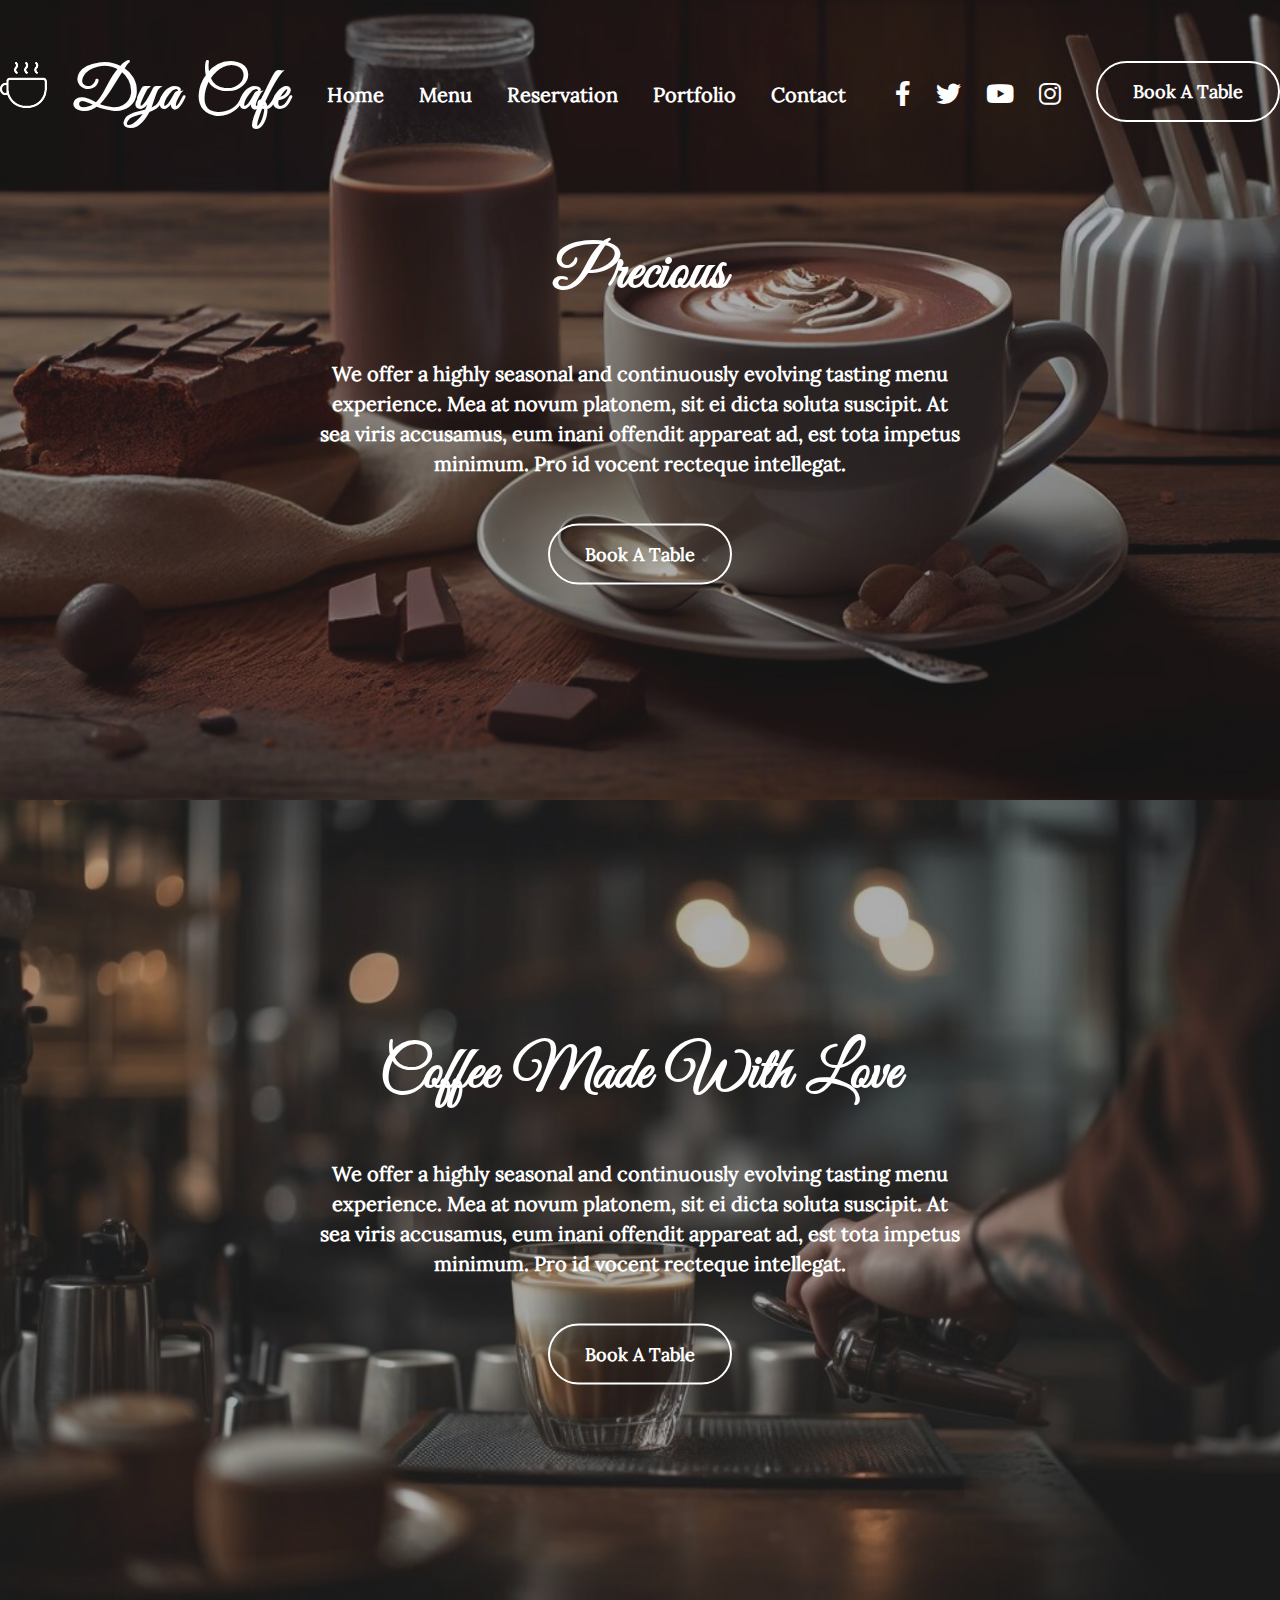
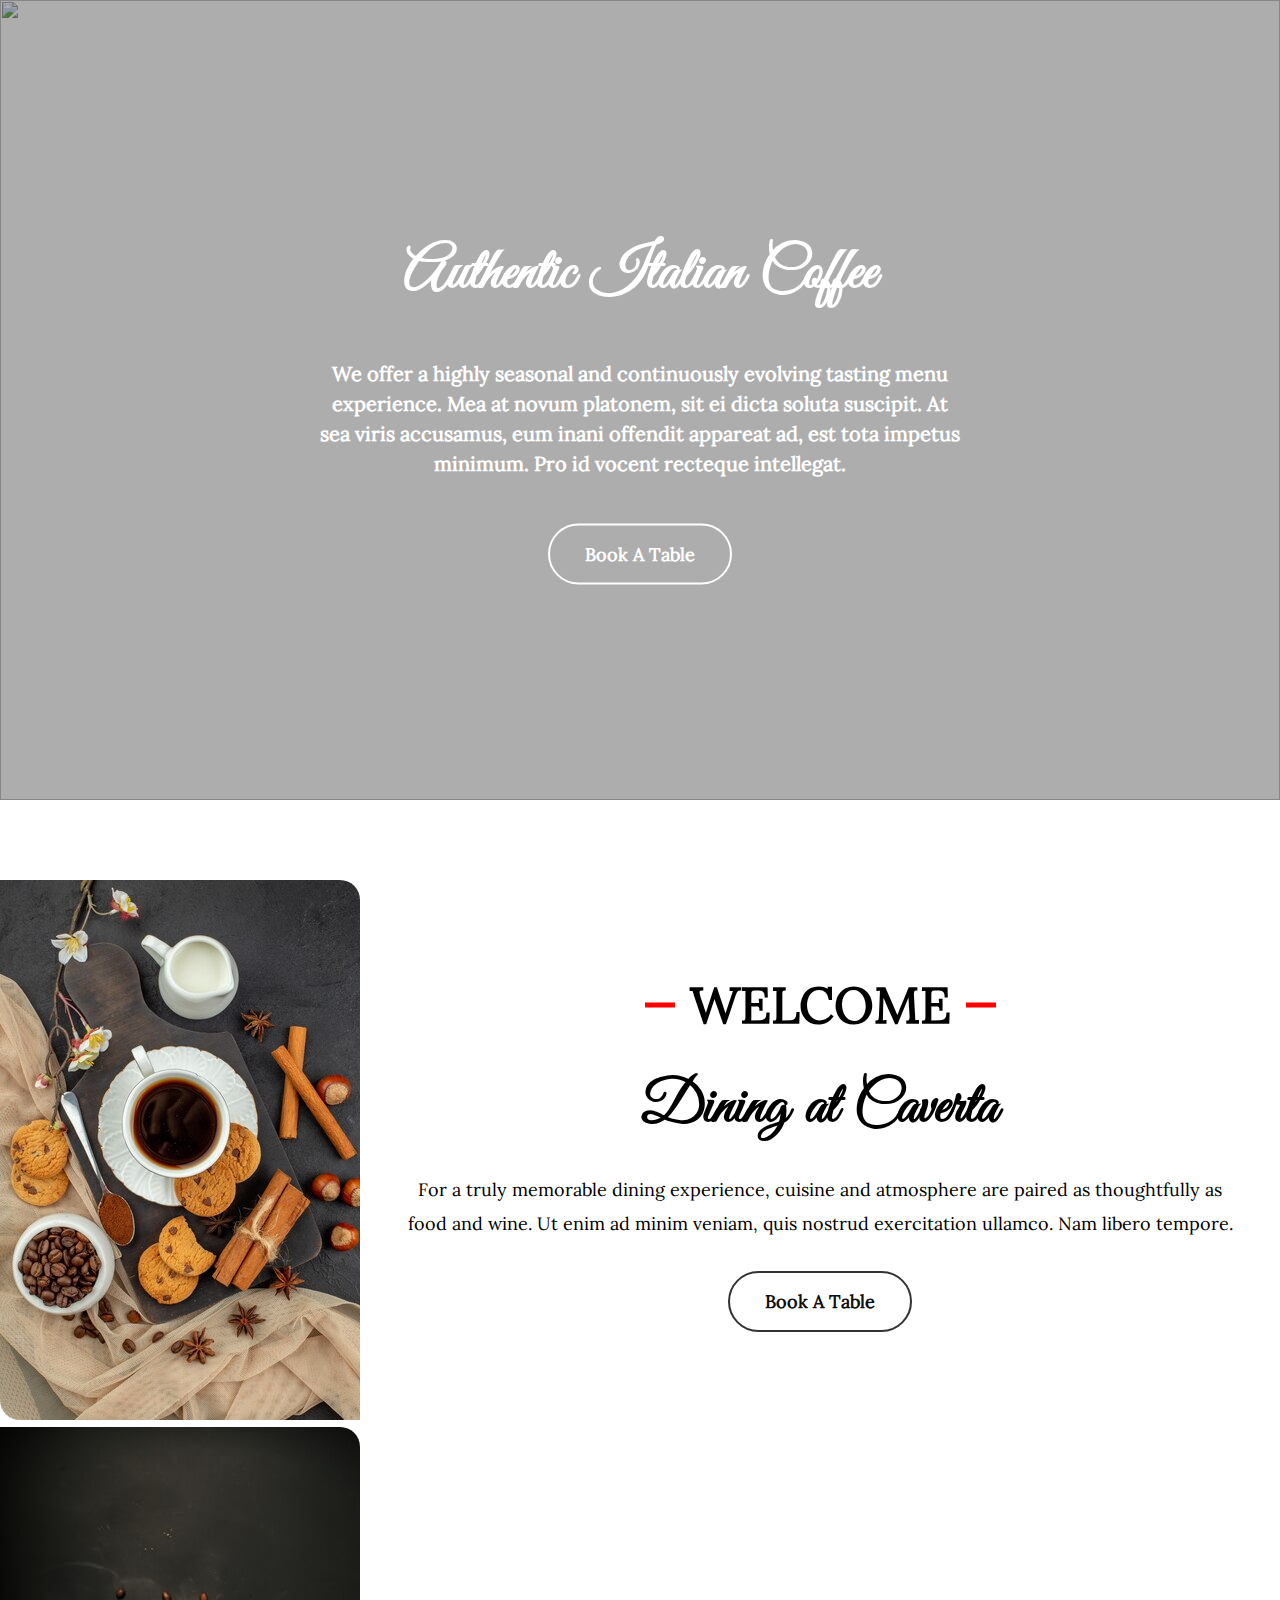
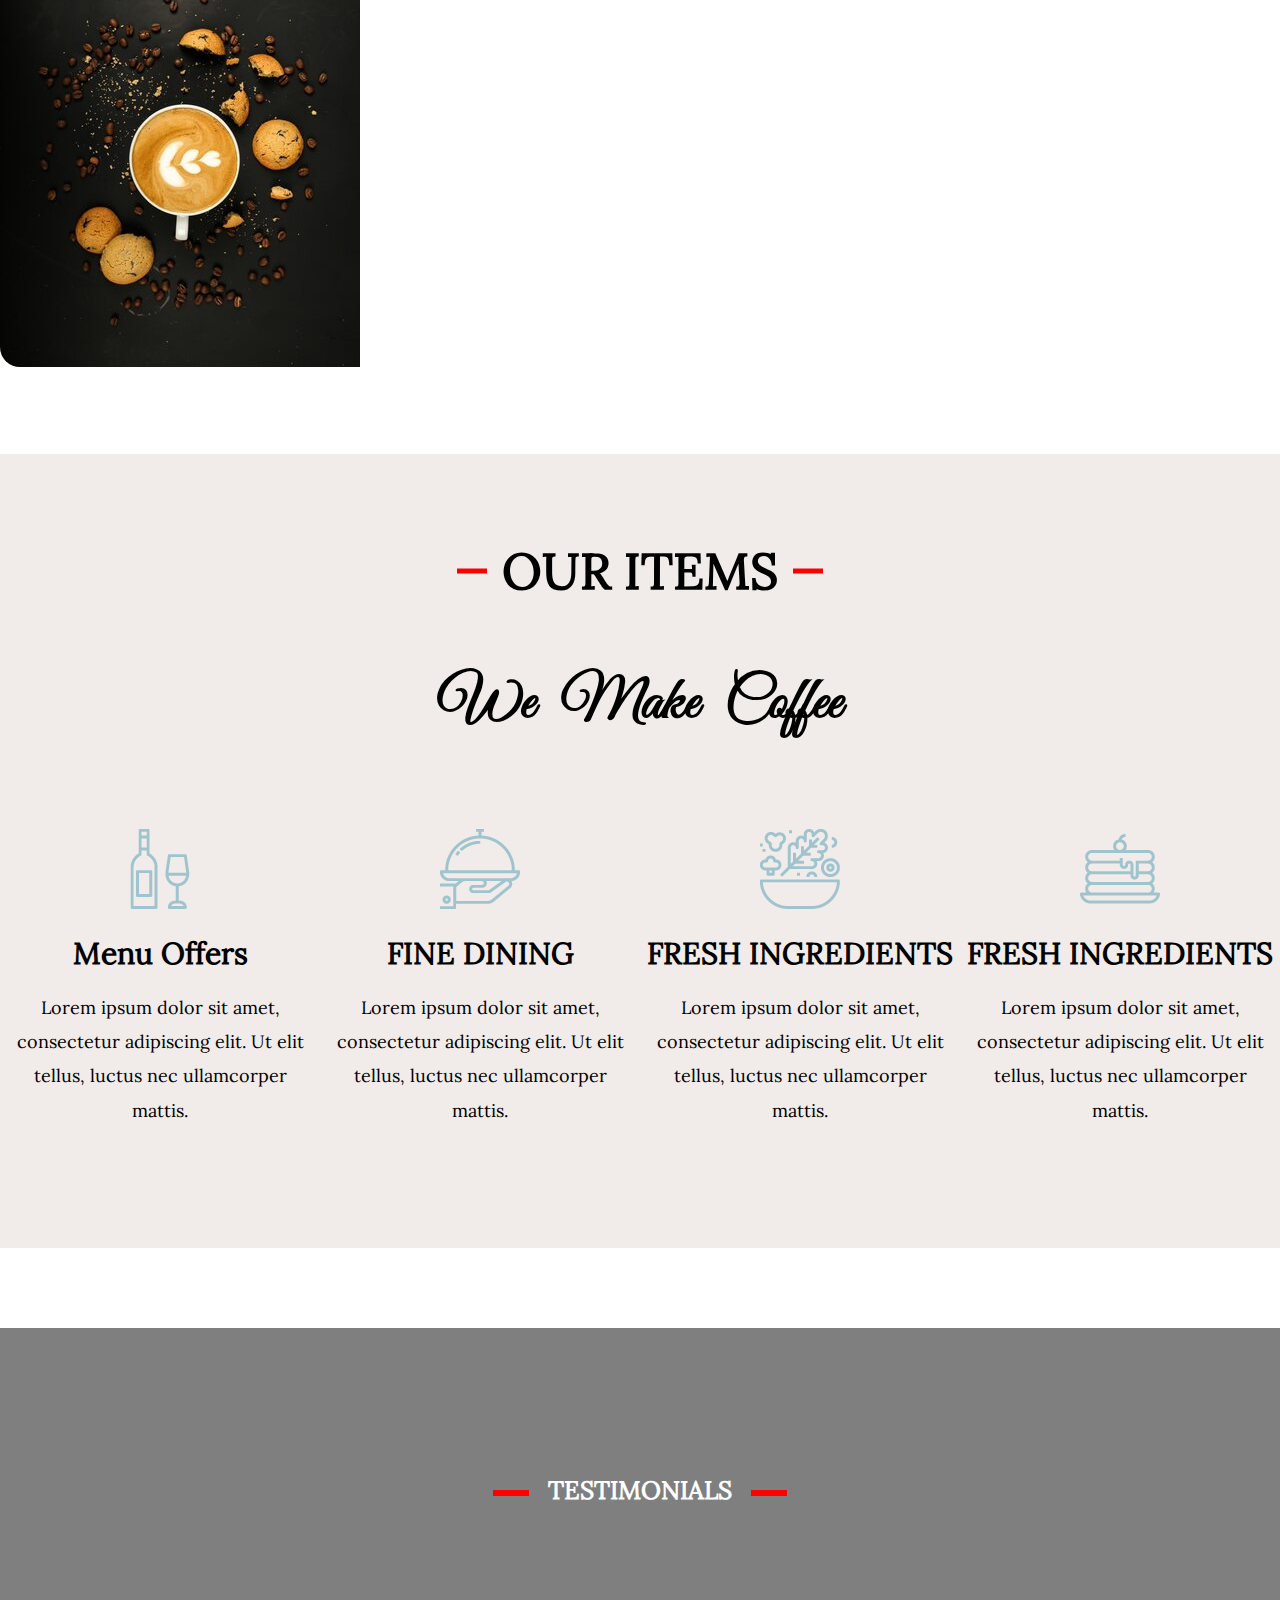
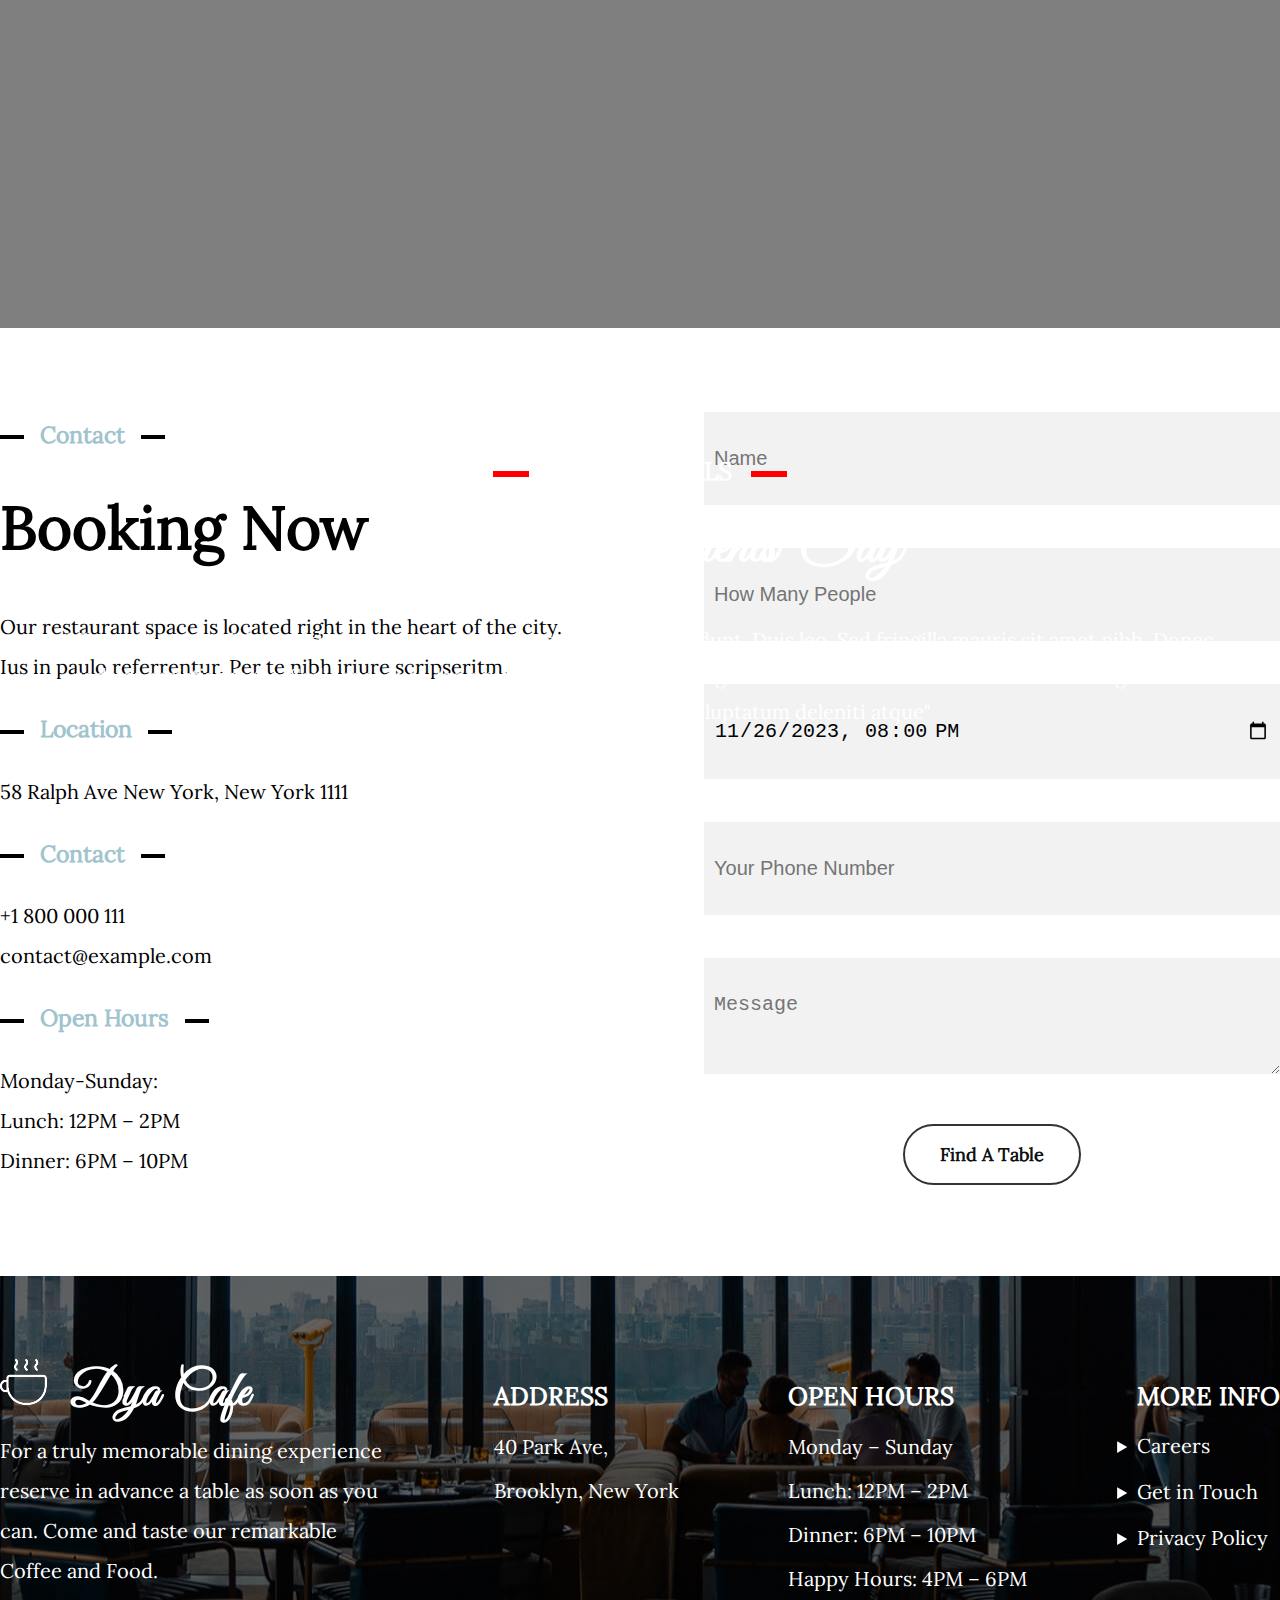
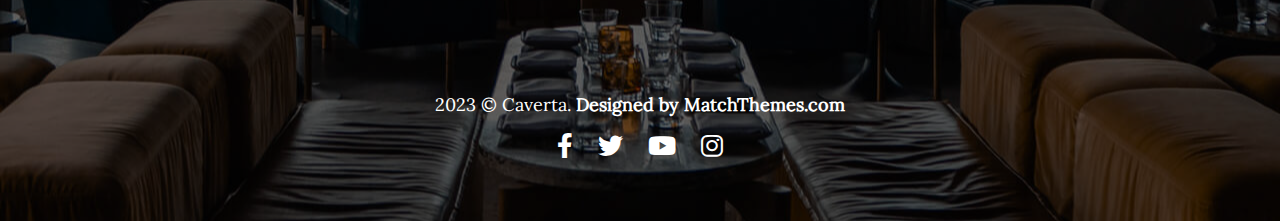
==== index.html @ a34d52a3 "Update" ====
<!DOCTYPE html>
<html lang="en">
<head>
    <meta charset="UTF-8">
    <meta name="viewport" content="width=device-width, initial-scale=1.0">
    <title>Resaturant website  </title>
<!--<link href="https://fonts.googleapis.com/css2?family=Great+Vibes&family=Lora:ital@1&display=swap" rel="stylesheet"> -->

    <link rel="stylesheet" href="css/style.css">
    <!-- <link rel="stylesheet" href="https://cdnjs.cloudflare.com/ajax/libs/font-awesome/6.4.2/css/all.min.css" integrity="sha512-z3gLpd7yknf1YoNbCzqRKc4qyor8gaKU1qmn+CShxbuBusANI9QpRohGBreCFkKxLhei6S9CQXFEbbKuqLg0DA==" crossorigin="anonymous" referrerpolicy="no-referrer" /> -->
    <link rel="stylesheet" href="font_awesome/css/all.css">
    <!--  Slick css  -->
    <link rel="stylesheet" type="text/css" href="https://cdnjs.cloudflare.com/ajax/libs/slick-carousel/1.8.1/slick.min.css"/>

    <link rel="stylesheet" type="text/css" href="https://cdnjs.cloudflare.com/ajax/libs/slick-carousel/1.8.1/slick-theme.min.css"/>
</head>
<body>
    
<!--Header section start-->
<header class="header-sec">
    
    <div class="container">
        <div class="header-outer">
            <div class="logo">
               <a href=""><img src="images/cafe-logo1.png" alt="cafe"> Dya Cafe</a> 
             

            </div>
            <nav class="nav-bar">
               <ul class="menu">
                <li><a href="#">Home</a></li>
                <li><a href="#">Menu</a></li>
                <li><a href="#">Reservation</a></li>
                <li><a href="#">Portfolio</a></li>
                <li><a href="#">Contact</a></li>
         
               </ul>


            </nav>
            <div class="icons">
                <ul class="icone-menu">
                    <li><a href="#" target="_blank"><i class="fab fa-facebook-f"></i></a></li>
                    <li><a href="#" target="_blank"><i class="fab fa-twitter"></i></a></li>
                    <li><a href="#" target="_blank"><i class="fab fa-youtube"></i></a></li>
                    <li><a href="#" target="_blank"><i class="fab fa-instagram"></i></a></li>
                </ul>


            </div>
            <div class="btn">
                <a href="#">Book A Table</a>

            </div>

        </div>

    </div>



</header>

<!--Header section End-->

<!--Slider Section Start-->
<div class="slicks-slider">
    

    <div class="basic-slider">
        <div class="cation-text">
            <div class="text">
                <h1>Precious</h1>
                <p>We offer a highly seasonal and continuously evolving tasting menu experience. 
                    Mea at novum platonem, sit ei dicta soluta suscipit. At sea viris accusamus, 
                    eum inani offendit appareat ad, est tota impetus minimum. Pro id vocent recteque intellegat. </p>
                <div class="btn">
                    <a href="#">Book A Table</a>
    
                </div>
            </div>
            <div class="slidepic">
            <img src="images/hot-chocolate.jpg" alt=""></div>
         

         </div>
         

         <div class="cation-text">
            <div class="text">
                <h1>Coffee Made With Love</h1>
                <p>We offer a highly seasonal and continuously evolving tasting menu experience. 
                    Mea at novum platonem, sit ei dicta soluta suscipit. At sea viris accusamus, 
                    eum inani offendit appareat ad, est tota impetus minimum. Pro id vocent recteque intellegat.
                </p>
                <div class="btn">
                    <a href="#">Book A Table</a>
    
                </div>
            </div>
            <div class="slidepic">
            <img src="images/co.jpg" alt=""></div>
         </div>

         <div class="cation-text">
            <div class="text">
                <h1>Authentic Italian Coffee</h1>
                <p>We offer a highly seasonal and continuously evolving tasting menu experience. 
                    Mea at novum platonem, sit ei dicta soluta suscipit. At sea viris accusamus, 
                    eum inani offendit appareat ad, est tota impetus minimum. Pro id vocent recteque intellegat. </p>
                <div class="btn">
                    <a href="#">Book A Table</a>
    
                </div>
            </div>
            <div class="slidepic">
            <img src="images/restaurant-interior.jpg" alt=""></div>
         </div>
       
        
       
        
    </div>

   
  


</div>



<!--Slider Section End-->

<!--start Dinning Section--> 
<section class="dining-outer">
    <div class="container">
        <div class="dining-inner">
            <div class="dining-imgtag">
                <img src="images/wel2.jpg" alt="din">

            </div>
            <div class="dining-content">
                <h2>WELCOME</h2>
                <h1>Dining at Caverta</h1>
                <p>For a truly memorable dining experience, cuisine and atmosphere are paired as thoughtfully
                     as food and wine. Ut enim ad minim veniam, quis nostrud exercitation ullamco.
                     Nam libero tempore.</p>

                     <div class="btn">
                        <a href="#">Book A Table</a>
        
                    </div>



            </div>
            <div class="dining-imgtag">
                <img src="images/wel1.jpg" alt="g">
            </div>

        </div>

    </div>



</section>





<!--End Dinning Section--> 


<!-- Start finie dining -->
<div class="fine-dine">
    <div class="container">
        <div class="icon-headinfom">
            <h2> OUR ITEMS </h2>
            <h1>We Make Coffee</h1>


        </div>
        <div class="outer-icon">
            
            <div class="icon-dine">
                <img src="images/icon-5.png" alt="">
                <h4>Menu Offers</h4>
                <p>Lorem ipsum dolor sit amet,
                    consectetur adipiscing elit. Ut elit tellus, luctus nec ullamcorper mattis.</p>
            </div>
            <div class="icon-dine">
                <img src="images/icon-2.png" alt="">
                <h4>FINE DINING</h4>
                <p>Lorem ipsum dolor sit amet,
                    consectetur adipiscing elit. Ut elit tellus, luctus nec ullamcorper mattis.</p>
            </div>
            <div class="icon-dine">
                <img src="images/icon-3.png" alt="">
                <h4>FRESH INGREDIENTS</h4>
                <p>Lorem ipsum dolor sit amet,
                    consectetur adipiscing elit. Ut elit tellus, luctus nec ullamcorper mattis.</p>
            </div>
            <div class="icon-dine">
                <img src="images/icon-1.png" alt="">
                <h4>FRESH INGREDIENTS</h4>
                <p>Lorem ipsum dolor sit amet,
                    consectetur adipiscing elit. Ut elit tellus, luctus nec ullamcorper mattis.</p>
            </div>
        </div>

    </div>

</div>

<!-- End finie dining -->

<!--Cofee section start-->
<!-- <div class="cofee-outer">
     <div class="container">
        <div class="cofe-background">
            <div class="cofee-info">
            
                    <h4>FREE SHIPPING ON ORDERS OF $35+</h4>
                    <h1>Quality coffee delivered to your door</h1>
                    <p>Try a bright spectrum of aromas, essences and acidities cultivated into
                       existence by the committed expertise of our producing partners around the world.</p>
                       <div class="btn">
                        <a href="#">Order Now</a>
                    </div>
                </div>
                <div class="coffee-img">
                    <img src="images/cup1.jpg   
                    " alt="kk">
                </div>
        </div>
           

        </div>
        




   




</div>
 -->

                                                                                                                                                                                                                            
<!--Cofee section End-->







<!-- Testimonials statring -->
<div class="tesimonial-outer">
    <div class="testimonials">
        
        
      <div class="container">
          <div class="tesiti-slider">
             <div class="testi-info">
                <h2> TESTIMONIALS </h2>
                <h1>What Our Clients Say</h1>
                <p>"Donec quam felis, ultricies nec, pellentesque eu, pretium quis, sem. Nulla consequat massa quis enim. Donec pede justo, fringilla vel, aliquet nec, vulputate eget, arcu. In enim justo, rhoncus ut, imperdiet a, venenatis vitae, justo.
                    Itaque earum rerum hic tenetur a sapiente delectus. Accusantium doloremque."</p>
             </div>
             <div class="testi-info">
                <h2>  TESTIMONIALS  </h2>
                <h1>What Our Clients Say</h1>
                <p>"Caverta is a special place tiam sit amet orci eget eros faucibus tincidunt.
                    Duis leo. Sed fringilla mauris sit amet nibh. Donec sodales sagittis magna.
                    Sed consequat, leo eget bibendum sodales, augue velit cursus nunc vitae. Et iusto odio
                    dignissimos ducimus qui blanditiis praesentium voluptatum deleniti atque"</p>
             </div>
            </div>
      </div>
        
    </div>

</div>


<!-- Testimonials End -->



<!--Form-->

    <div class="hotel-form">
        <div class="container">
            <div class="booking-form">
                <div class="booking-info">
                    <h4>Contact</h4>
                    <h1>Booking Now</h1>
                    <p>Our restaurant space is located right in the heart of the city. 
                        Ius in paulo referrentur. Per te nibh iriure scripseritm.</p>
                     <h4>Location</h4>   
                     <p>58 Ralph Ave
                        New York, New York 1111</p>
                      <h4>Contact</h4>
                      <p>+1 800 000 111 <br>
                        contact@example.com</p>  
                        <h4>Open Hours</h4>
                        <p>
                            Monday-Sunday: <br>
                            Lunch: 12PM – 2PM <br>
                            Dinner: 6PM – 10PM</p>


                </div>
                <form action="">
                    <div class="form1">
                      <p class="form-nifo">
                        <input type="text" name="name" id="name" placeholder="Name " class="fo-info">
                      </p>
                      <p class="form-nifo">
                       <input type="number" name="number" id="number" placeholder="How Many People " class="fo-info">
                      </p>
                      <p class="form-nifo">
                        <input type="datetime-local" name="" id="" value="2023-11-26T20:00" placeholder="datetime-local" class="fo-info" >
                       </p>
                       <p class="form-nifo">
                        <input type="tel" name="number" id="number" placeholder="Your Phone Number " class="fo-info">
                       </p>
                       <p class="form-nifo">
                        <textarea id="message" name="message" col="20" row="5" placeholder="Message"  class="fo-info"></textarea>
                       </p>
                       <div class="btn">
                        <a href="#">Find A Table</a>
                    </div>
                    
                    </div>
                </form>




            </div>




        </div>


    </div>







<footer class="foot-backgroud">
    <div class="container">
        <div class="footer-infoouter">
            <div class="footer-logo">
                <a href=""><img src="images/cafe-logo1.png" alt="cafe"> Dya Cafe</a> 
                <p>For a truly memorable dining experience reserve in advance a table as soon as you can. 
                    Come and taste our remarkable Coffee and Food.</p>

            </div>
            <div class="footer-inform">
                <h4>ADDRESS</h4>
                <p>40 Park Ave, <br>
                    Brooklyn, New York</p>

            </div>
            <div class="footer-inform">
                <h4>OPEN HOURS</h4>
                <p>Monday – Sunday <br>
                    Lunch: 12PM – 2PM <br>
                    Dinner: 6PM – 10PM <br>
                    
                    Happy Hours: 4PM – 6PM</p>

            </div>
            <div class="footer-inform">
                <h4> MORE INFO </h4>
                <ul class="footer-order">
                    <li> <a href="#">Careers</a> </li>
                    <li> <a href="#"> Get in Touch</a> </li>
                    <li> <a href="#">Privacy Policy</a> </li>
                    

                </ul>



            </div>

        </div>

        <div class="copy-right">
            <div class="copy-info">
              <span>2023 © Caverta.</span> <a href="#"> Designed by MatchThemes.com </a> 
            </div>
            <div class="icons">
                <ul class="icone-menu">
                    <li><a href="#" target="_blank"><i class="fab fa-facebook-f"></i></a></li>
                    <li><a href="#" target="_blank"><i class="fab fa-twitter"></i></a></li>
                    <li><a href="#" target="_blank"><i class="fab fa-youtube"></i></a></li>
                    <li><a href="#" target="_blank"><i class="fab fa-instagram"></i></a></li>
                </ul>

        </div>


    </div>

</footer>


 <!-- jQuery -->
 <script src="https://cdnjs.cloudflare.com/ajax/libs/jquery/3.2.1/jquery.min.js"></script>
 <!-- Slick -->
 

<script src="https://cdnjs.cloudflare.com/ajax/libs/slick-carousel/1.8.1/slick.min.js"></script><script type="text/javascript" src="https://cdnjs.cloudflare.com/ajax/libs/slick-carousel/1.8.1/slick.min.js">

</script>
<script type="text/javascript" src="js/slicks.js"></script>
<!-- <script>
    $('.basic-slider').slick({
        dots: true,
        fade: true,
      cssEase: 'ease-in-out',
      arrows: true,
    infinite: true,
    speed: 300,
    slidesToShow: 1,
   
    });
    
  </script> -->
</body>
</html>
---- css/style.css ----
/* @font-face{
	font-family: 'Great Vibes', cursive;
	src: url("fonts/GreatVibes-Regular.woff") format("woff");
	
}
@font-face{
	font-family: 'Lora', serif;
	src: url("fonts/Lora-Regular.woff") format("woff");
	
}
 */

@font-face{
	font-family: 'Great Vibes';
	src: url("fonts/GreatVibes-Regular.woff") format("woff");
	
}
@font-face{
	font-family: 'Lora';
	src: url("fonts/Lora-Regular.woff") format("woff");
	
}

*{
    margin: 0;
    box-sizing: border-box;
    padding: 0;
}

body{
  /*  background-color: red;  */
   font-family: 'Lora', serif;
    font-size: 18px;
    line-height:1.5;
	width:100%;
}
header.header-sec {
    position: absolute;
    top: 50px;
    left: 0;
    z-index: 9999;
    width: 100%;
}
.container {
    max-width: 1400px;
    margin: 0 auto;
}
.logo a {
    text-decoration: none;
    font-family: 'Great Vibes';
    font-size: 60px;
    color: #ffff;
    font-weight: 600;
}
.menu li {
    display: inline-block;
    list-style-type: none;
    padding: 15px 15px;
}
.menu li a {
    color: #fff;
    font-weight: 600;
    font-size: 20px;
    text-decoration: none;
}
.icone-menu li {
    display: inline-block;
    padding: 10px 10px;
    list-style-type: none;
}
.icone-menu li a {
    color: #fff;
    font-size: 25px;
    text-decoration: none;
}
.btn a {
    text-decoration: none;
    padding: 15px 35px;
    color: #fff;
    font-weight: 600;
    display: inline-block;
    overflow: hidden;
    border: 2px solid #fff;
  position: relative;
  border-radius: 3rem;
  transition :.2s transform ease-in-out;
  z-index: 0;
}
.btn a::after {
    background: #fff;
    content: "";
    display: block;
    height : 100%;
    width : 100%;
    position :absolute;
    left: 0;
    top : 0;
    border-radius: 3rem;
    transform :translate(-100%, 0) rotate(10deg);
    transform-origin: top left;
    transition: .2s transform ease-out;
    z-index :-1;
   
}
.btn a:hover::after{
transform: translate(0, 0);
}

.btn a:hover{
border: 2px solid #fff;
color: #555;
transform: scale(1.05);

}
.header-outer {
    display: flex;
    align-items: center;
    justify-content: space-between;
    flex-wrap: wrap;
}
.slick-prev {
    left: 50px !important;
    z-index: 9;
}

.slick-next {
    right: 50px !important;
}
.slick-next:before, .slick-prev:before {
  
    font-size: 40px !important;
    
   
    opacity:1;
   
}
.slicks-slider {
    position: relative;
    margin-bottom: 80px;
}
.basic-slider img {
    display: block;
    width: 100%;
    height: 800px;
    position: relative;
    object-fit: cover;
}
 .slick-next::before {
    content: "\f105" !important;
    font-family:'FontAwesome' !important;
    z-index: 1 !important;
}
 .slick-prev:before {
    content: "\f104" !important;
    font-family: 'FontAwesome' !important;
    z-index: 1 !important;
}
.slidepic{
    position: relative;
}
.slidepic::before {
    content: "";
    position: absolute;
    top: 0;
    left: 0;
    background-color: #333;
    width: 100%;
    opacity: 0.4;
    z-index: 1;
    height: 100%;
}

.cation-text{
    position: relative;
}
/* .caption {
    position: absolute;
    top: 50%;
    left: 50%;
    transform: translate(-50%, -50%);
    color: #fff;
} */
.text {
    content: '';
    position: absolute;
    /* left: 50%; */
    /* top: 50%; */
    /* transform: translate(50%, 50%); */
    top: 50%;
    left: 50%;
    transform: translate(-50%, -50%);
    z-index: 99;
    text-align: center;
    color: #fff;
    
}
.text h1 {
    font-family: 'Great Vibes';
    font-weight: 700;
    font-size: 60px;
    padding: 20px 0px;

}
.text p {
    padding: 20px 0px;
    font-size: 20px;
    font-weight: 600;
}
.text .btn {
    margin-top: 25px;
}
/* .basic-slider img{
position: relative;
}
.basic-slider img:before{
    content: '';
    background-color: rgba(0,0,0,.3);
    top: 0;
    opacity: 1;
    position: absolute;
    left: 0;
    bottom: 0;
    right: 0;
    } */
    

section.dining-outer {
    margin-bottom: 80px;
}
    .dining-inner {
        display: flex;
        align-items: center;
        justify-content: space-between;
        flex-wrap: wrap;
    }
    .dining-content {
        flex: 50%;
        align-self: center;
     
    }
    .dining-content {
        flex-basis: 45%;
        align-self: center;
        text-align: center;

    }
    

.dining-content h2 {
    position: relative;
    font-weight: 700;
    display: inline;
    font-size: 50px;
}
.dining-content h2::before {
    content: '';
    position: absolute;
    top: 50%;
    left: -30px;
    width: 30px;
    transform: translate(-50%, -50%);
    height: 5px;
    /* border: 1px solid red; */
    background-color: red;
}
.dining-content h2::after {
    content: '';
    position: absolute;
    top: 50%;
    right: -60px;
    width: 30px;
    transform: translate(-50%, -50%);
    height: 5px;
    /* border: 1px solid red; */
    background-color: red;
}

.dining-content  h1 {
    font-family: 'Great Vibes';
    font-weight: 700;
    padding-top: 20px;
    font-size: 60px;
    
}

.dining-imgtag img {
    border-bottom-left-radius: 20px;
    border-top-right-radius: 20px;
    transition: 0.5s ease;
}
.dining-imgtag:hover img{
    -webkit-transform: scale(1.05);
    -ms-transform: scale(1.05);
    transform: scale(1.05);
    transition: 0.5s ease;
    }
.dining-inner .btn a {
    margin-top:10px;
   
}
.dining-content p {
    padding: 20px 40px;
    line-height: 1.9;

}
.dining-content .btn a::after {
    background: #242520;
    content: "";
    display: block;
    height : 100%;
    width : 100%;
    position :absolute;
    left: 0;
    top : 0;
    border-radius: 3rem;
    transform :translate(-100%, 0) rotate(10deg);
    transform-origin: top left;
    transition: .2s transform ease-out;
    z-index :-1;
   
}
.dining-content .btn a:hover::after{
transform: translate(0, 0);
}
.dining-content .btn a:hover {
    color: #fff;
}

.dining-content .btn a {
    border: 2px solid #333;
    color: #0b0a0afc;
}
.fine-dine {
  /* background-image: url(../images/para.jpg); */
  background-repeat: no-repeat;
  height: 100%;
  background-position: center center;
  background-size: cover ;
 /*  background-color: #19303e; */
  position: relative;
  margin-bottom: 80px;
  padding: 40px 0px;
  background-color: rgb(241, 236, 233);

  background-attachment: fixed;
 /*  opacity: 0.9; */


}
.fine-dine:before {
    content: '';
    position: absolute;
    top: 0;
    left: 0;
    background-color: #19303e;
    opacity: 0.85;
}

.icon-headinfom {
    text-align: center;
    padding-top: 40px;
}
.icon-headinfom h2 {
    position: relative;
    font-weight: 700;
    display: inline;
    font-size: 50px;
}
.icon-headinfom h2::before {
    content: '';
    position: absolute;
    top: 50%;
    left: -30px;
    width: 30px;
    transform: translate(-50%, -50%);
    height: 5px;
    /* border: 1px solid red; */
    background-color: red;
}
.icon-headinfom h2::after {
    content: '';
    position: absolute;
    top: 50%;
    right: -60px;
    width: 30px;
    transform: translate(-50%, -50%);
    height: 5px;
    /* border: 1px solid red; */
    background-color: red;
}
.icon-headinfom h1 {
    font-family: 'Great Vibes';
    font-weight: 700;
    padding-top: 50px;
    font-size: 60px;
    word-spacing: 10px;
}
.outer-icon {
    display: flex;
    flex-wrap: wrap;
    text-align: center;
    justify-content: center;
    align-content: center;
    align-items: center;
}
.icon-dine {
    flex-basis: 25%;
    padding: 80px 7px;
    color: #000;
    transition: 0.5s ease;

}
.icon-dine img{
    transition: 0.5s ease;
}
.icon-dine:hover.icon-dine img {
    background: linear-gradient(119deg, #fd673f, #f9b74f);
}
.icon-dine:hover {
    box-shadow: 4px 4px 24px 0 rgba(17, 22, 26, 0.10);
    cursor: pointer;
    border-radius: 5px;
}
.icon-dine h4 {
    padding: 15px 0px;
    font-size: 30px;
}
.icon-dine p {
    line-height:1.9;
}




.testimonials::before {
    content: "";
    position: absolute;
    top: 0;
    left: 0;
    width: 100%;
    height: 100%;
    background-color: #000;
    opacity: 0.5;
}


.testimonials {
    background-image: url(../images/testmonial.jpg);
    background-repeat: no-repeat;
    width: 100%;
    height: 600px;
    object-fit: cover;
    background-position: center;
    background-size: cover;
    position: relative;
    background-attachment: fixed;
}

.tesimonial-outer {
    margin-bottom: 80px;
}

.testi-info {
    color: #fff;
    text-align: center;
    line-height: 1.8;
    padding: 140px 7px;

}
.testi-info h1 {
    font-family: 'Great Vibes';
    font-size: 60px;
    font-weight: 800;
    word-spacing: 10px;
}
.testi-info h2 {
    font-size: 25px;
    position: relative;
    display: inline-block;
}
.testi-info p {
    font-size: 20px;
    padding: 20px 35px;
}
.testi-info h2::before {
    content: "";
    position: absolute;
    border: 3px solid red;
    width: 30px;
    top: 50%;
    left: -55px;
}
.testi-info h2::after {
    content: "";
    position: absolute;
    border: 3px solid red;
    width: 30px;
    top: 50%;
    right: -55px;
}

.tesiti-slider .slick-next {
    right: -50px !important;
}

.tesiti-slider .slick-prev {
    left: -50px !important;
}
.hotel-form {
    margin-bottom: 80px;
}
.booking-form {
    display: flex;
    flex-wrap: wrap;
    justify-content: space-between;
    align-items: center;
}
.booking-info {
    flex-basis: 45%;
    align-self: center;
}
.form1 {
    flex-basis: 45%;
    align-self: center;
}
form {
    flex-basis: 45%;
    align-self: center;
}
.fo-info {
    width: 100%;
    padding: 35px 10px;
    border: none;
    background: #f2f2f2;
    margin-bottom: 8px;
    font-size: 20px;
}
.booking-info h4 {
    color: #9fc4ce;
    position: relative;
    padding: 10px 40px;
    margin-bottom: 0;
    display: inline-block;
    font-size: 23px;
}
.booking-info h4::before {
    content: "";
    position: absolute;
    top: 50%;
    left: 0;
    border: 2px solid black;
    width: 20px;
}
.booking-info h4::after {
    content: "";
    position: absolute;
    top: 50%;
    right: 0;
    border: 2px solid black;
    width: 20px;
}
.booking-info h1 {
    /* font-family: 'Great Vibes'; */
    font-size: 60px;
    padding: 20px 0px;
}
.booking-info p {
    font-size: 20px;
    padding: 15px 0px;
    line-height: 2;
}
p.form-nifo {
    margin-bottom: 35px;
}
.form1 .btn {
    text-align: center;
}
.form1 .btn a {
    border: 2px solid #333;
    color: #0b0a0afc;
}
.form1 .btn a:hover::after{
    transform: translate(0, 0);
}
.form1 .btn a:hover {
        color: #fff;
       
 }
.form1 .btn a::after {
        background: #242520;
        content: "";
        display: block;
        height : 100%;
        width : 100%;
        position :absolute;
        left: 0;
        top : 0;
        border-radius: 3rem;
        transform :translate(-100%, 0) rotate(10deg);
        transform-origin: top left;
        transition: .2s transform ease-out;
        z-index :-1;
       
    }

/* Footer section starting */
.foot-backgroud{
    background-image: url(../images/footer.jpg);
    background-repeat: no-repeat;
    width: 100%;
    height: 545px;
   /*  padding: 350px 0px; */
   background-position: center , center;
    position: relative;
}
footer.foot-backgroud::before {
    content: "";
    position: absolute;
    top: 0;
    left: 0;
    background-color: #000;
    opacity: .6;
    transition: background .3s,border-radius .3s,opacity .3s;
    width: 100%;
    height: 545px;
   
}
.footer-infoouter {
    color: #fff;
    position: relative;
    display: flex;
    justify-content: space-between;
    align-items: baseline;
    flex-wrap: wrap;
    padding: 80px 0px;
}
.footer-logo {
    flex-basis: 30%;
}
.footer-logo a {
    text-decoration: none;
    font-family: 'Great Vibes';
    font-size: 50px;
    color: #ffff;
    font-weight: 600;
}
.footer-logo p {
    line-height: 2.0;
    font-size: 20px;
}
.footer-inform p {
    padding: 10px 0px;
    line-height: 2.2;
    font-size: 20px;
}
.footer-inform h4 {
    font-size: 25px;
}

ul.footer-order li {
    list-style-type: disclosure-closed;
    margin-top: 16px;
}
ul.footer-order li a {
    text-decoration: none;
    color: #fff;
    font-size: 20px;
}








.copy-right {
    color: #fff;
    position: relative;
    text-align: center;
}
.copy-info a {
    text-decoration: none;
    color: #fff;
    font-weight: 600;
}
/* Footer section End */
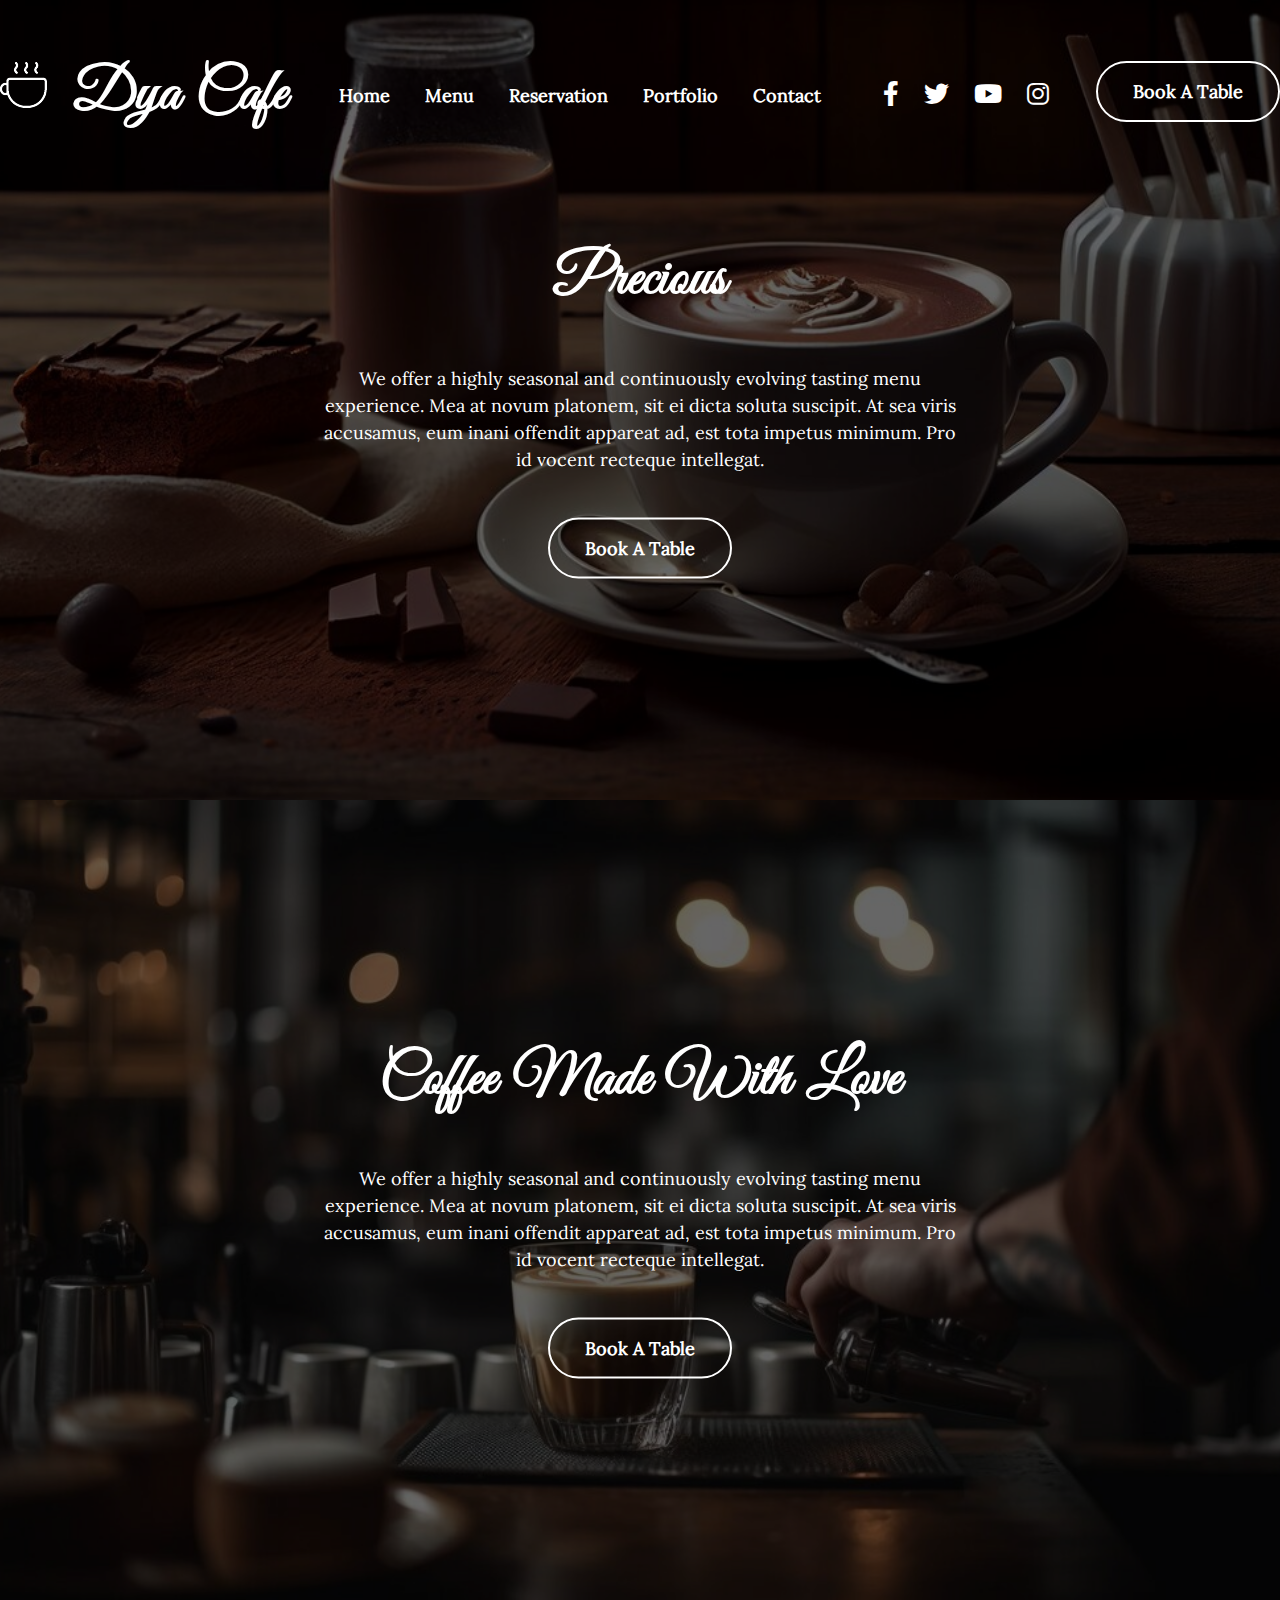
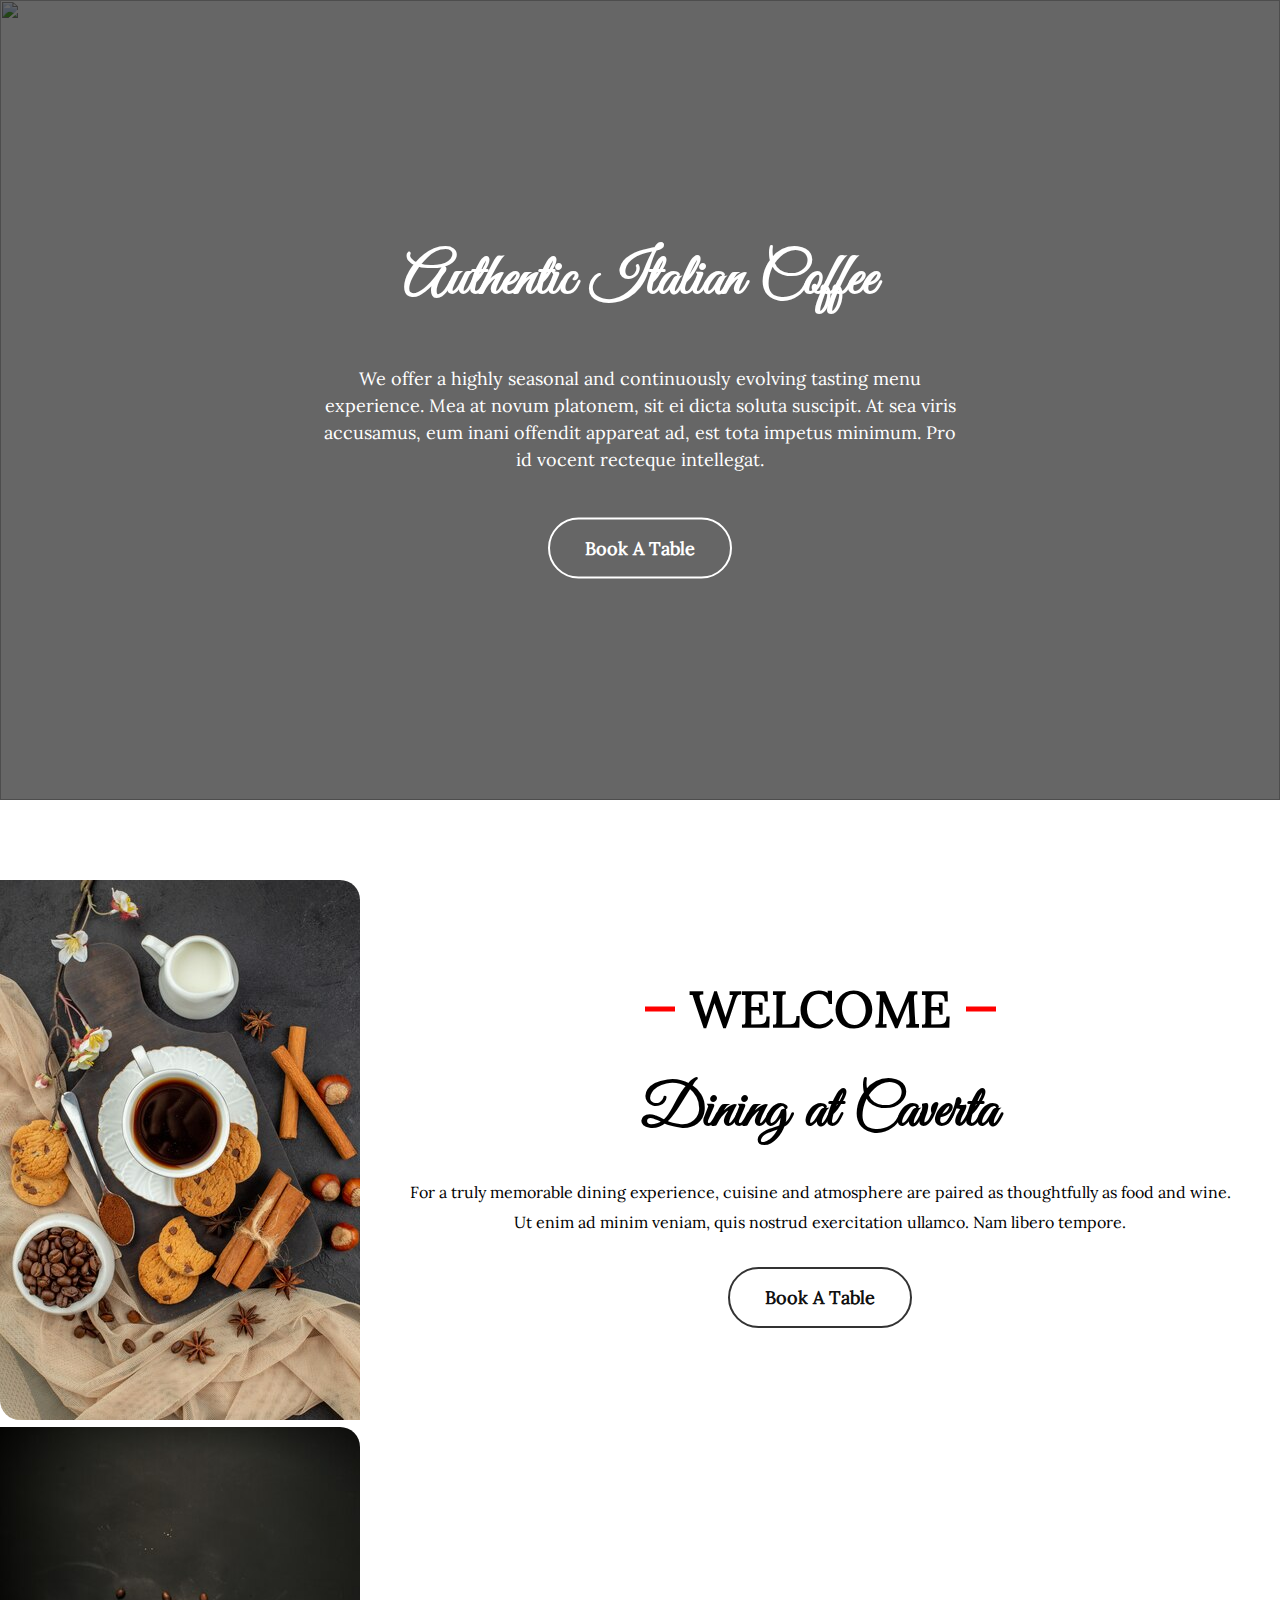
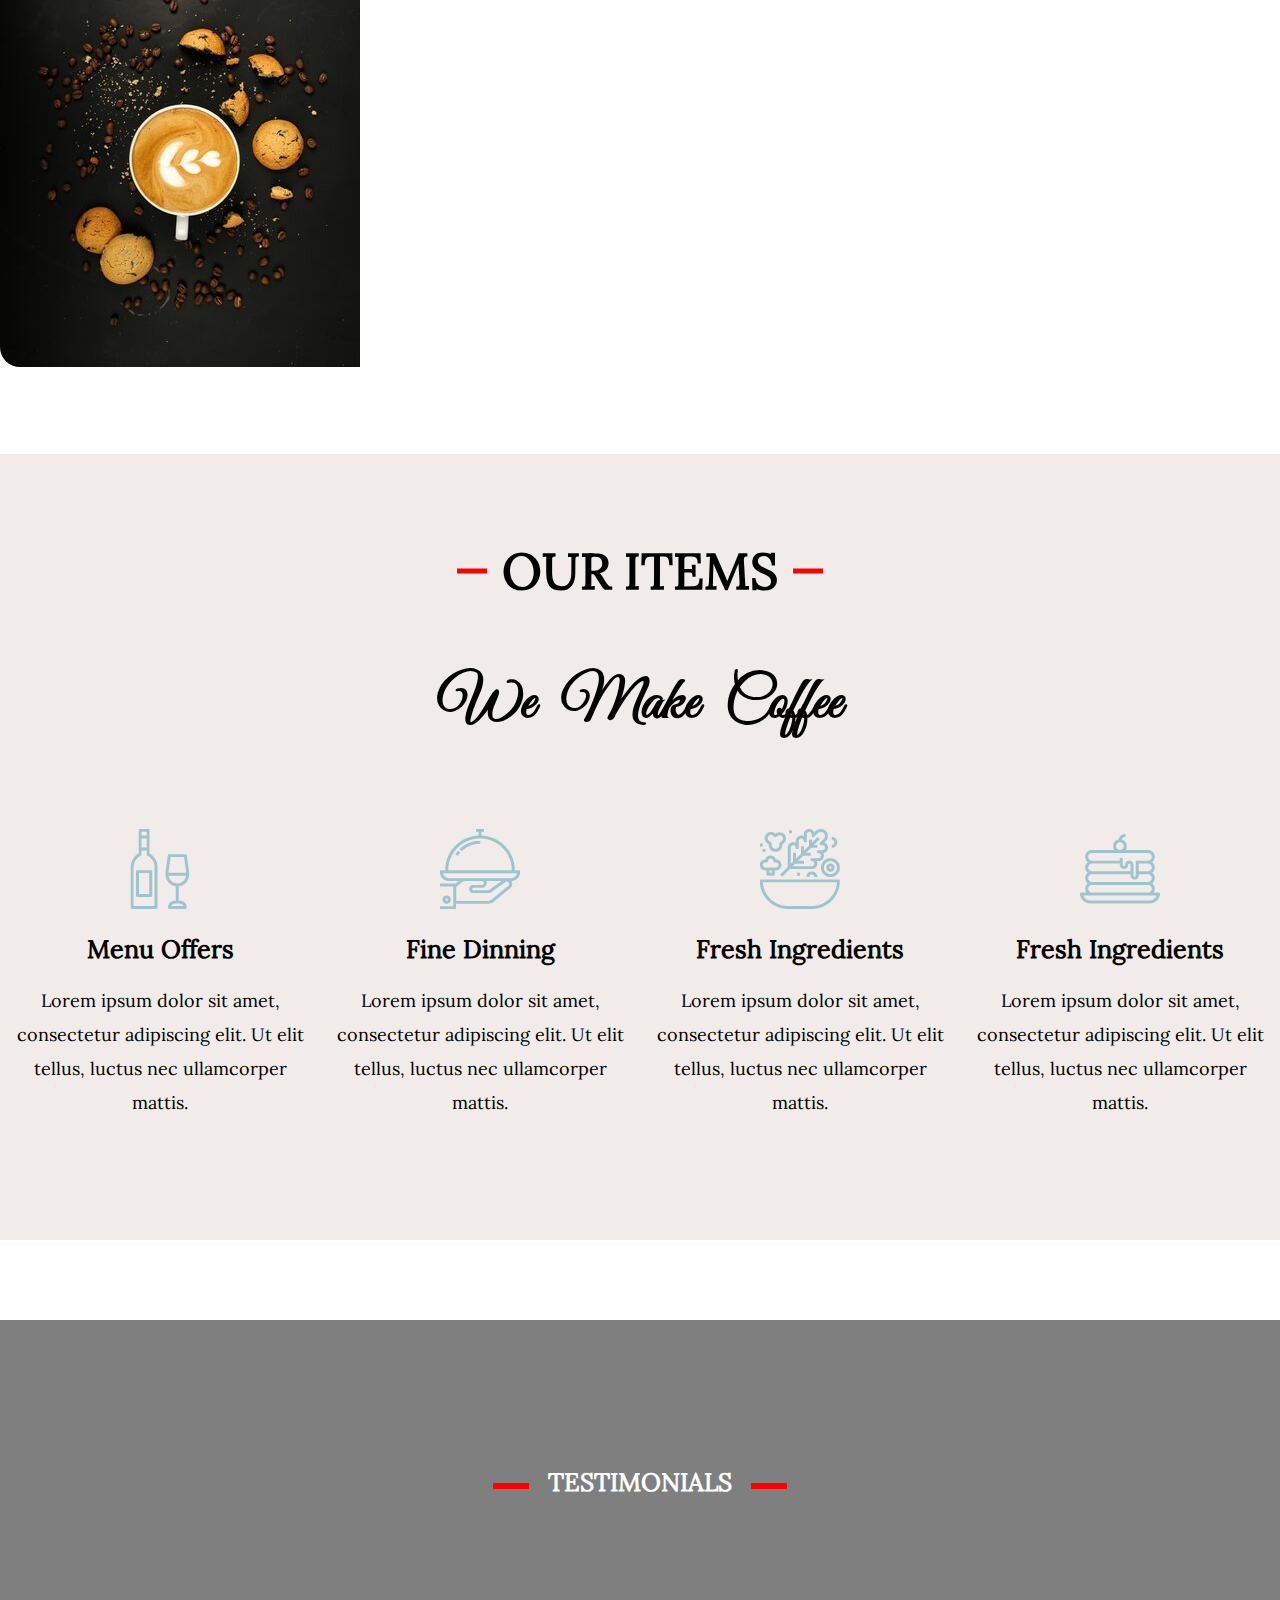
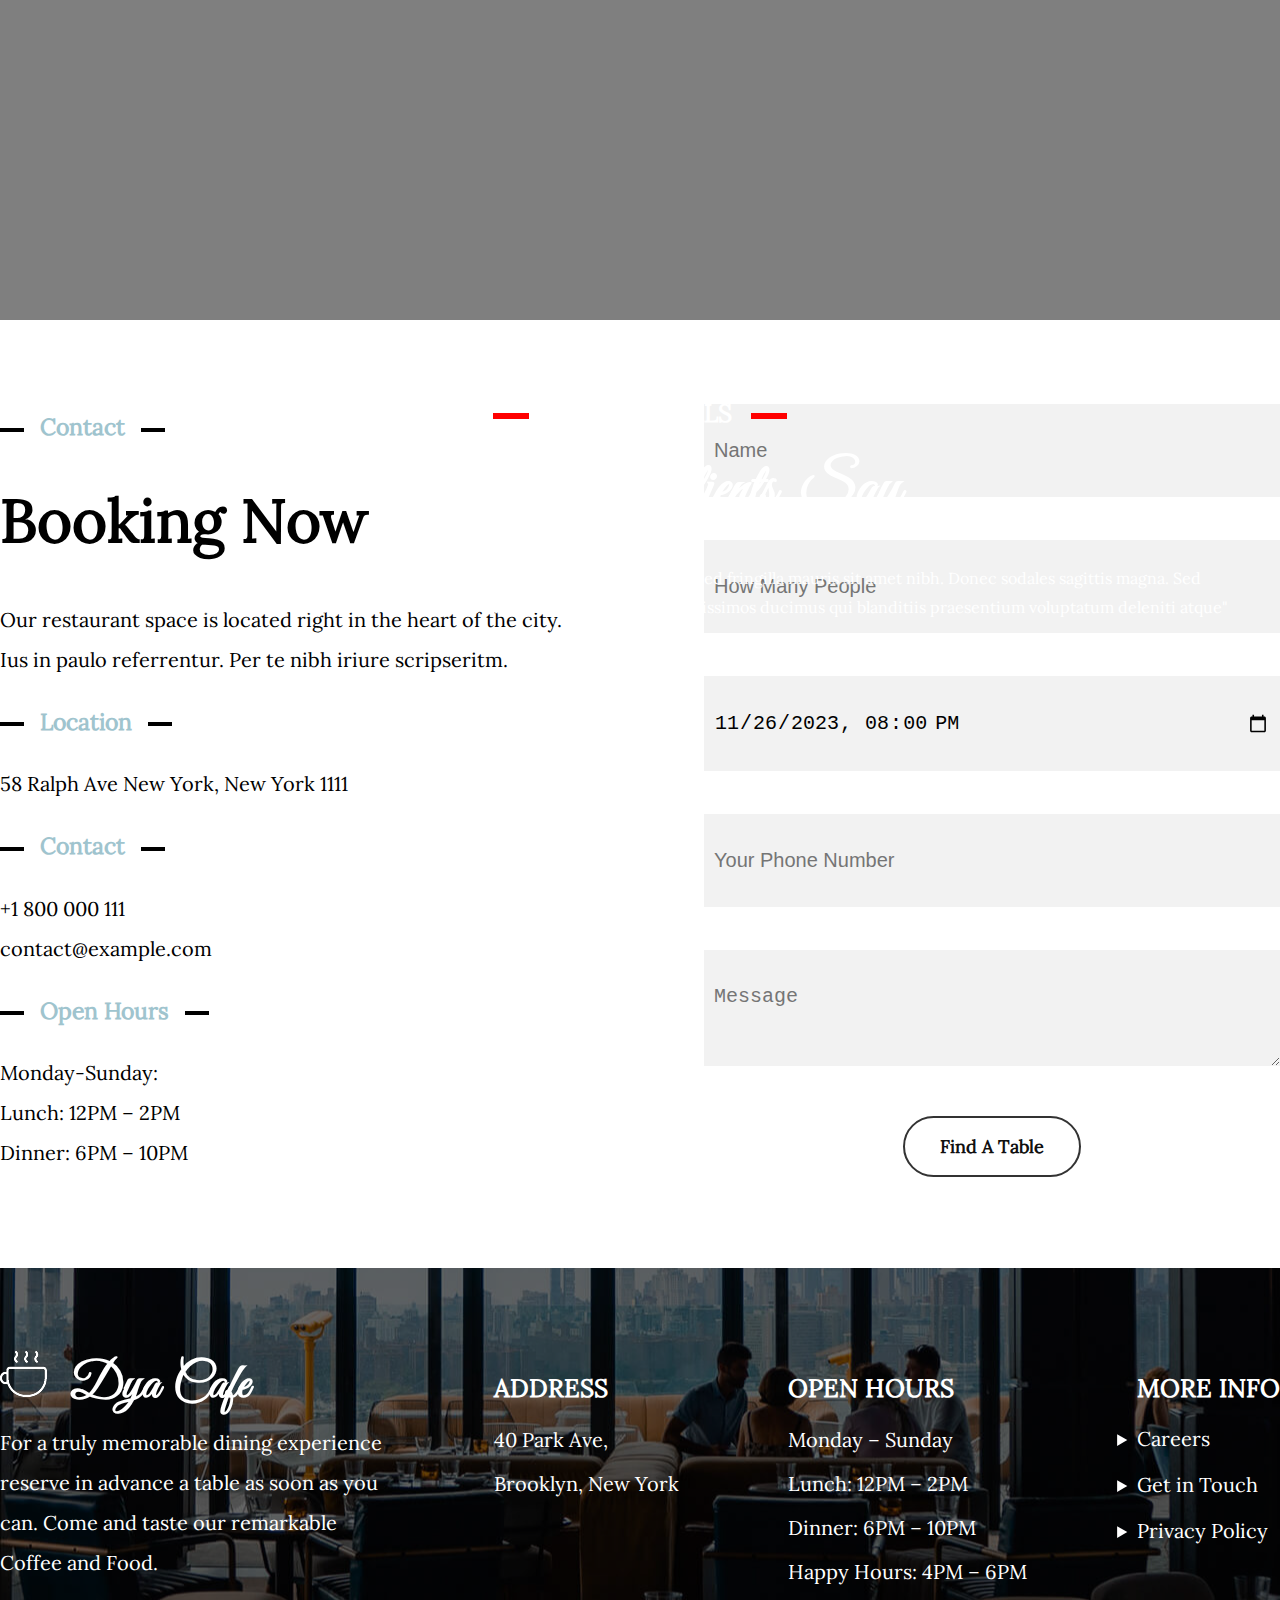
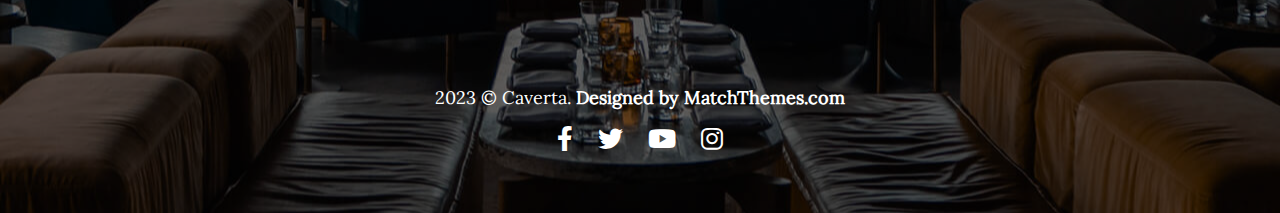
==== commit 08dae04e: "css update" ====
--- a/index.html
+++ b/index.html
@@ -193,19 +193,19 @@
             </div>
             <div class="icon-dine">
                 <img src="images/icon-2.png" alt="">
-                <h4>FINE DINING</h4>
+                <h4>Fine Dinning</h4>
                 <p>Lorem ipsum dolor sit amet,
                     consectetur adipiscing elit. Ut elit tellus, luctus nec ullamcorper mattis.</p>
             </div>
             <div class="icon-dine">
                 <img src="images/icon-3.png" alt="">
-                <h4>FRESH INGREDIENTS</h4>
+                <h4>Fresh Ingredients</h4>
                 <p>Lorem ipsum dolor sit amet,
                     consectetur adipiscing elit. Ut elit tellus, luctus nec ullamcorper mattis.</p>
             </div>
             <div class="icon-dine">
                 <img src="images/icon-1.png" alt="">
-                <h4>FRESH INGREDIENTS</h4>
+                <h4>Fresh Ingredients</h4>
                 <p>Lorem ipsum dolor sit amet,
                     consectetur adipiscing elit. Ut elit tellus, luctus nec ullamcorper mattis.</p>
             </div>
--- a/css/style.css
+++ b/css/style.css
@@ -1,11 +1,11 @@
 
 /* @font-face{
-	font-family: 'Great Vibes', cursive;
+	font-family: 'Great Vibes';
 	src: url("fonts/GreatVibes-Regular.woff") format("woff");
 	
 }
 @font-face{
-	font-family: 'Lora', serif;
+	font-family: 'Lora';
 	src: url("fonts/Lora-Regular.woff") format("woff");
 	
 }
@@ -61,7 +61,7 @@
 .menu li a {
     color: #fff;
     font-weight: 600;
-    font-size: 20px;
+    font-size: 18px;
     text-decoration: none;
 }
 .icone-menu li {
@@ -164,9 +164,9 @@
     position: absolute;
     top: 0;
     left: 0;
-    background-color: #333;
-    width: 100%;
-    opacity: 0.4;
+    background-color: #000;
+    width: 100%;
+    opacity: 0.6;
     z-index: 1;
     height: 100%;
 }
@@ -204,8 +204,8 @@
 }
 .text p {
     padding: 20px 0px;
-    font-size: 20px;
-    font-weight: 600;
+    font-size: 18px;
+    font-weight:400;
 }
 .text .btn {
     margin-top: 25px;
@@ -302,6 +302,7 @@
 .dining-content p {
     padding: 20px 40px;
     line-height: 1.9;
+    font-size: 16px;
 
 }
 .dining-content .btn a::after {
@@ -424,7 +425,7 @@
 }
 .icon-dine h4 {
     padding: 15px 0px;
-    font-size: 30px;
+    font-size: 25px;
 }
 .icon-dine p {
     line-height:1.9;
@@ -480,7 +481,7 @@
     display: inline-block;
 }
 .testi-info p {
-    font-size: 20px;
+    font-size: 16px;
     padding: 20px 35px;
 }
 .testi-info h2::before {
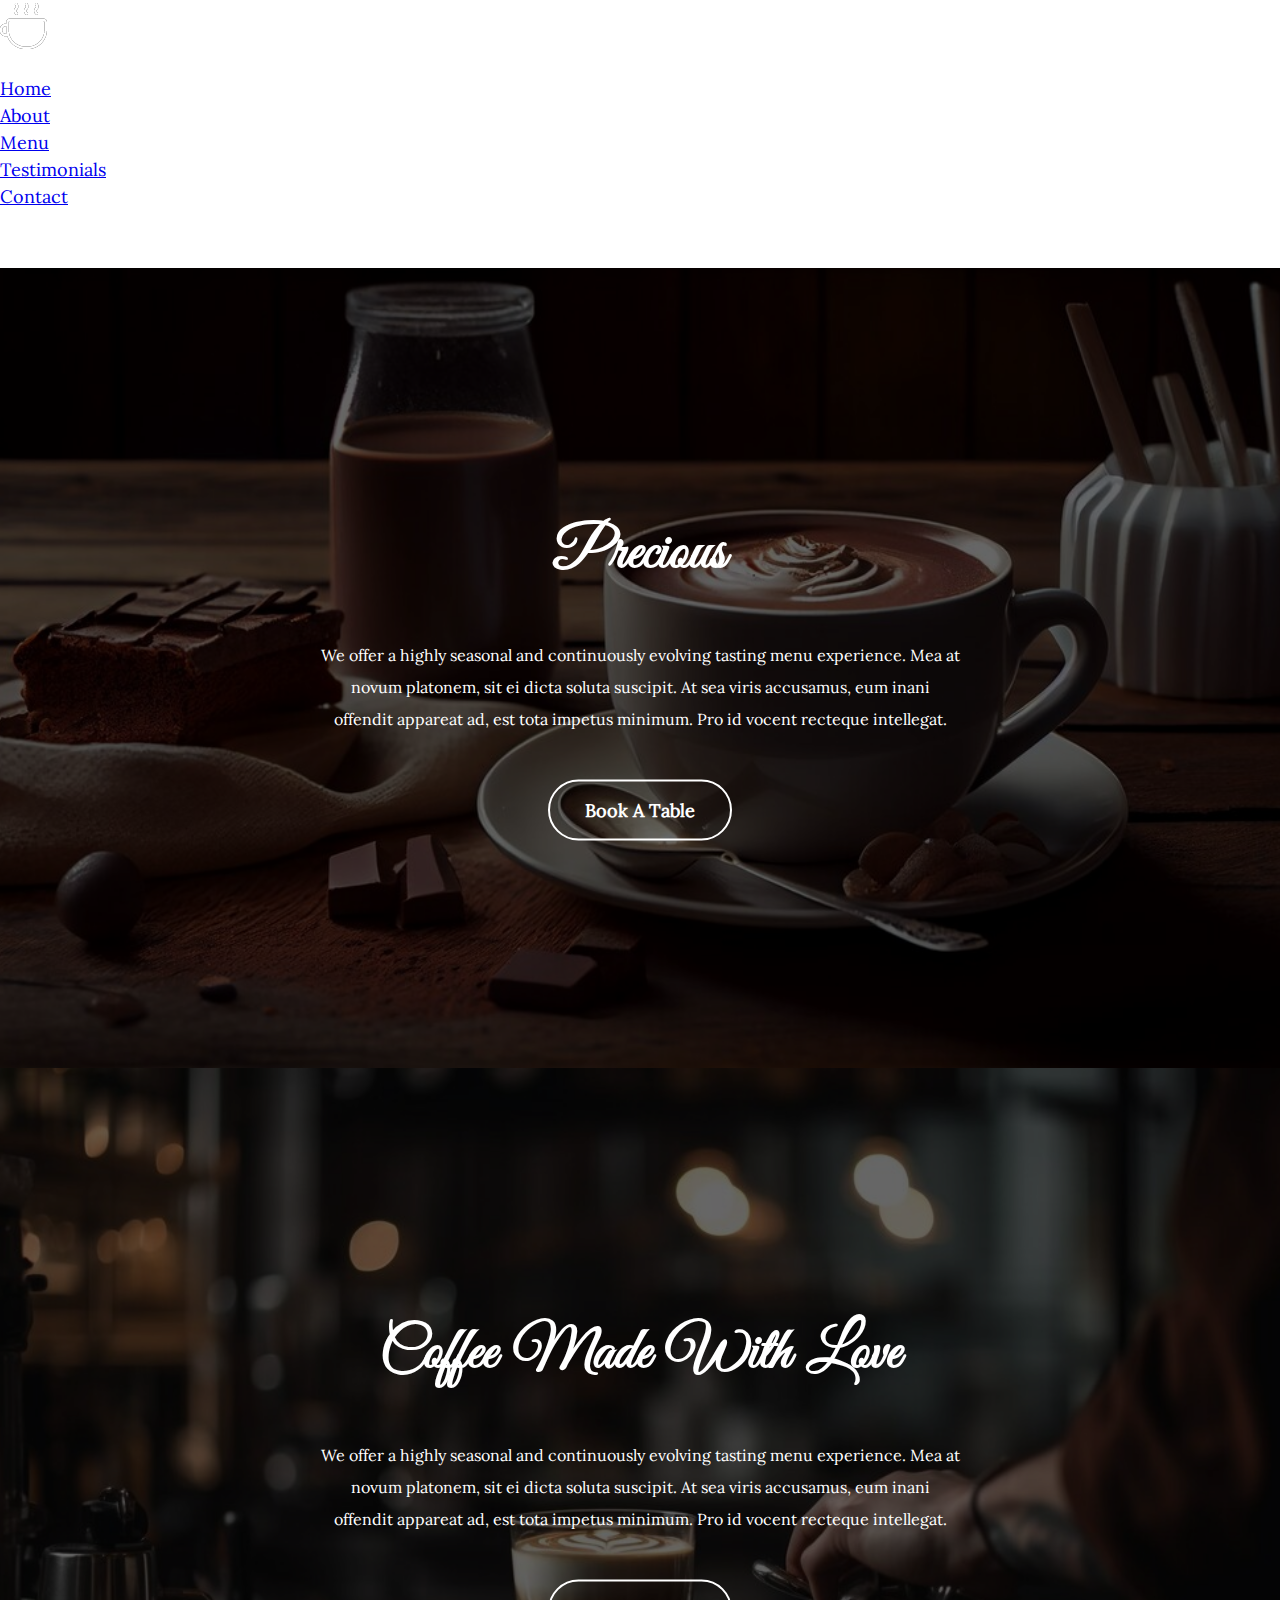
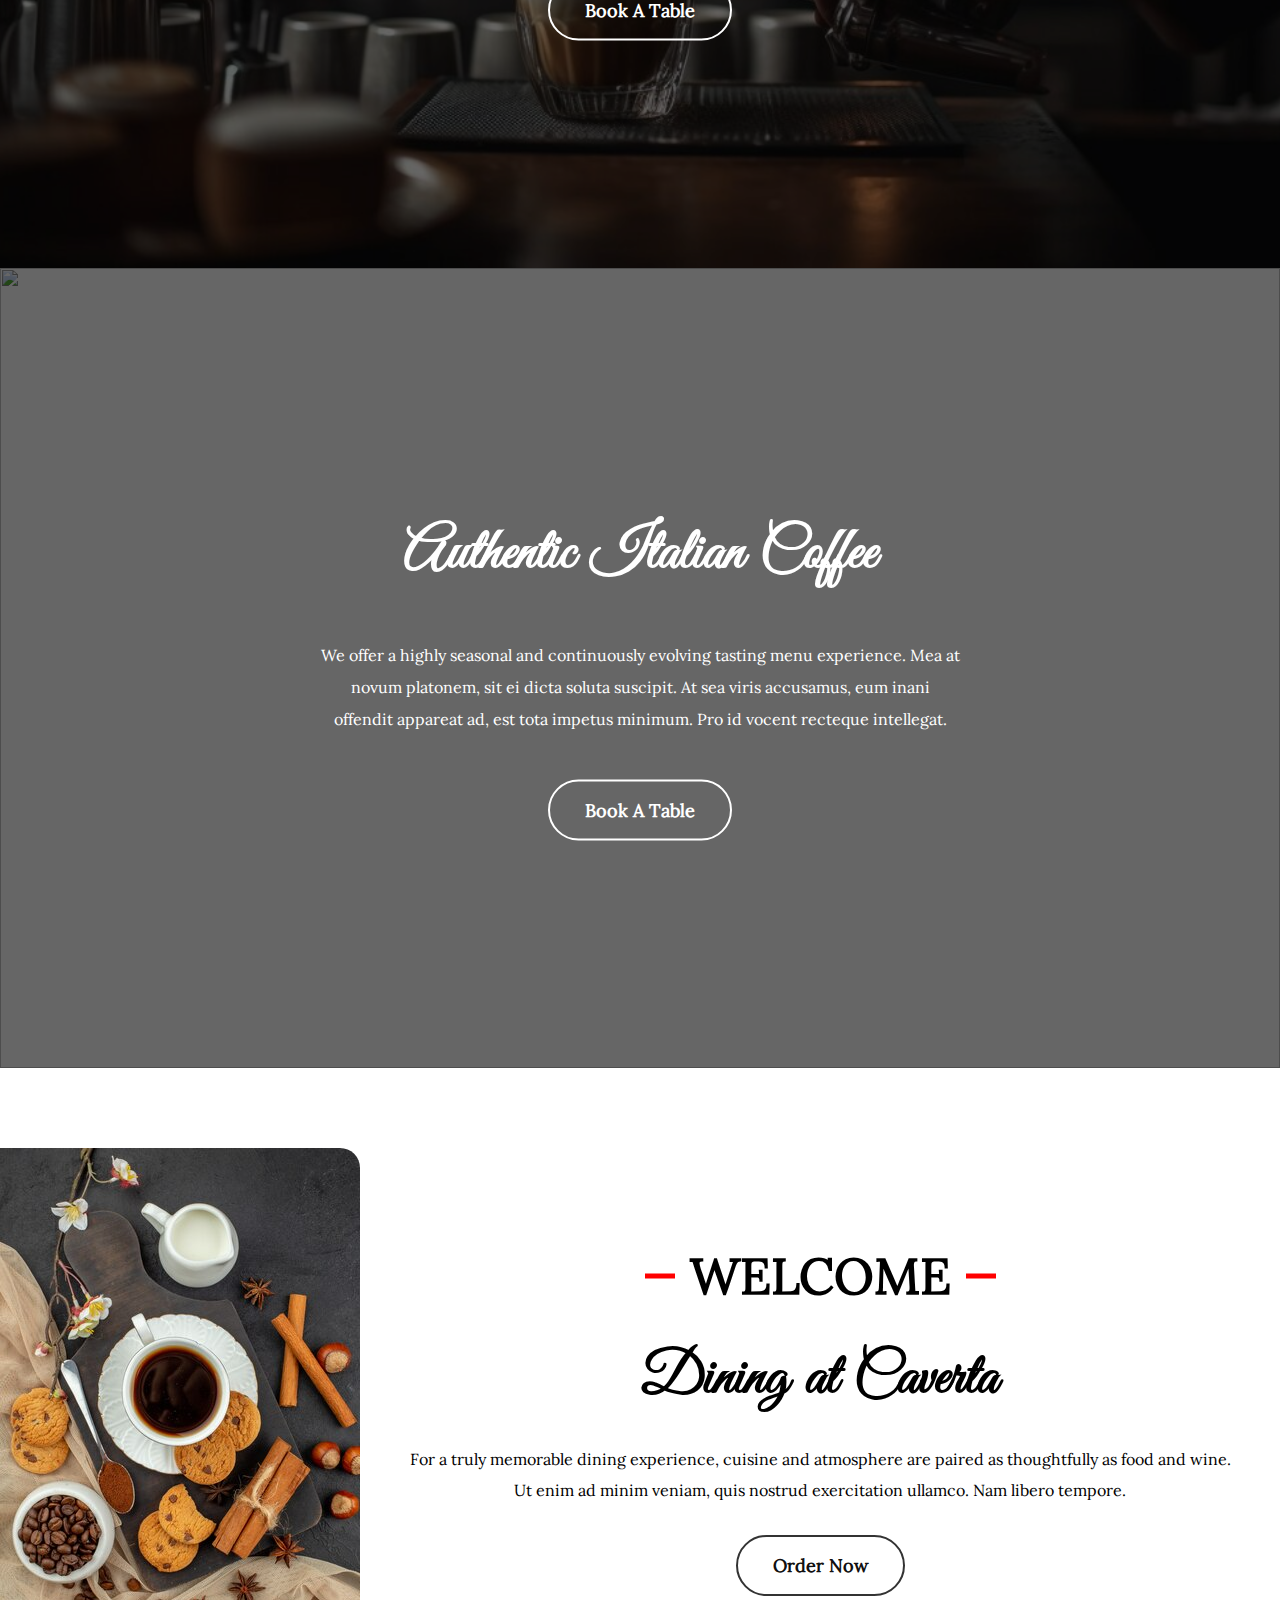
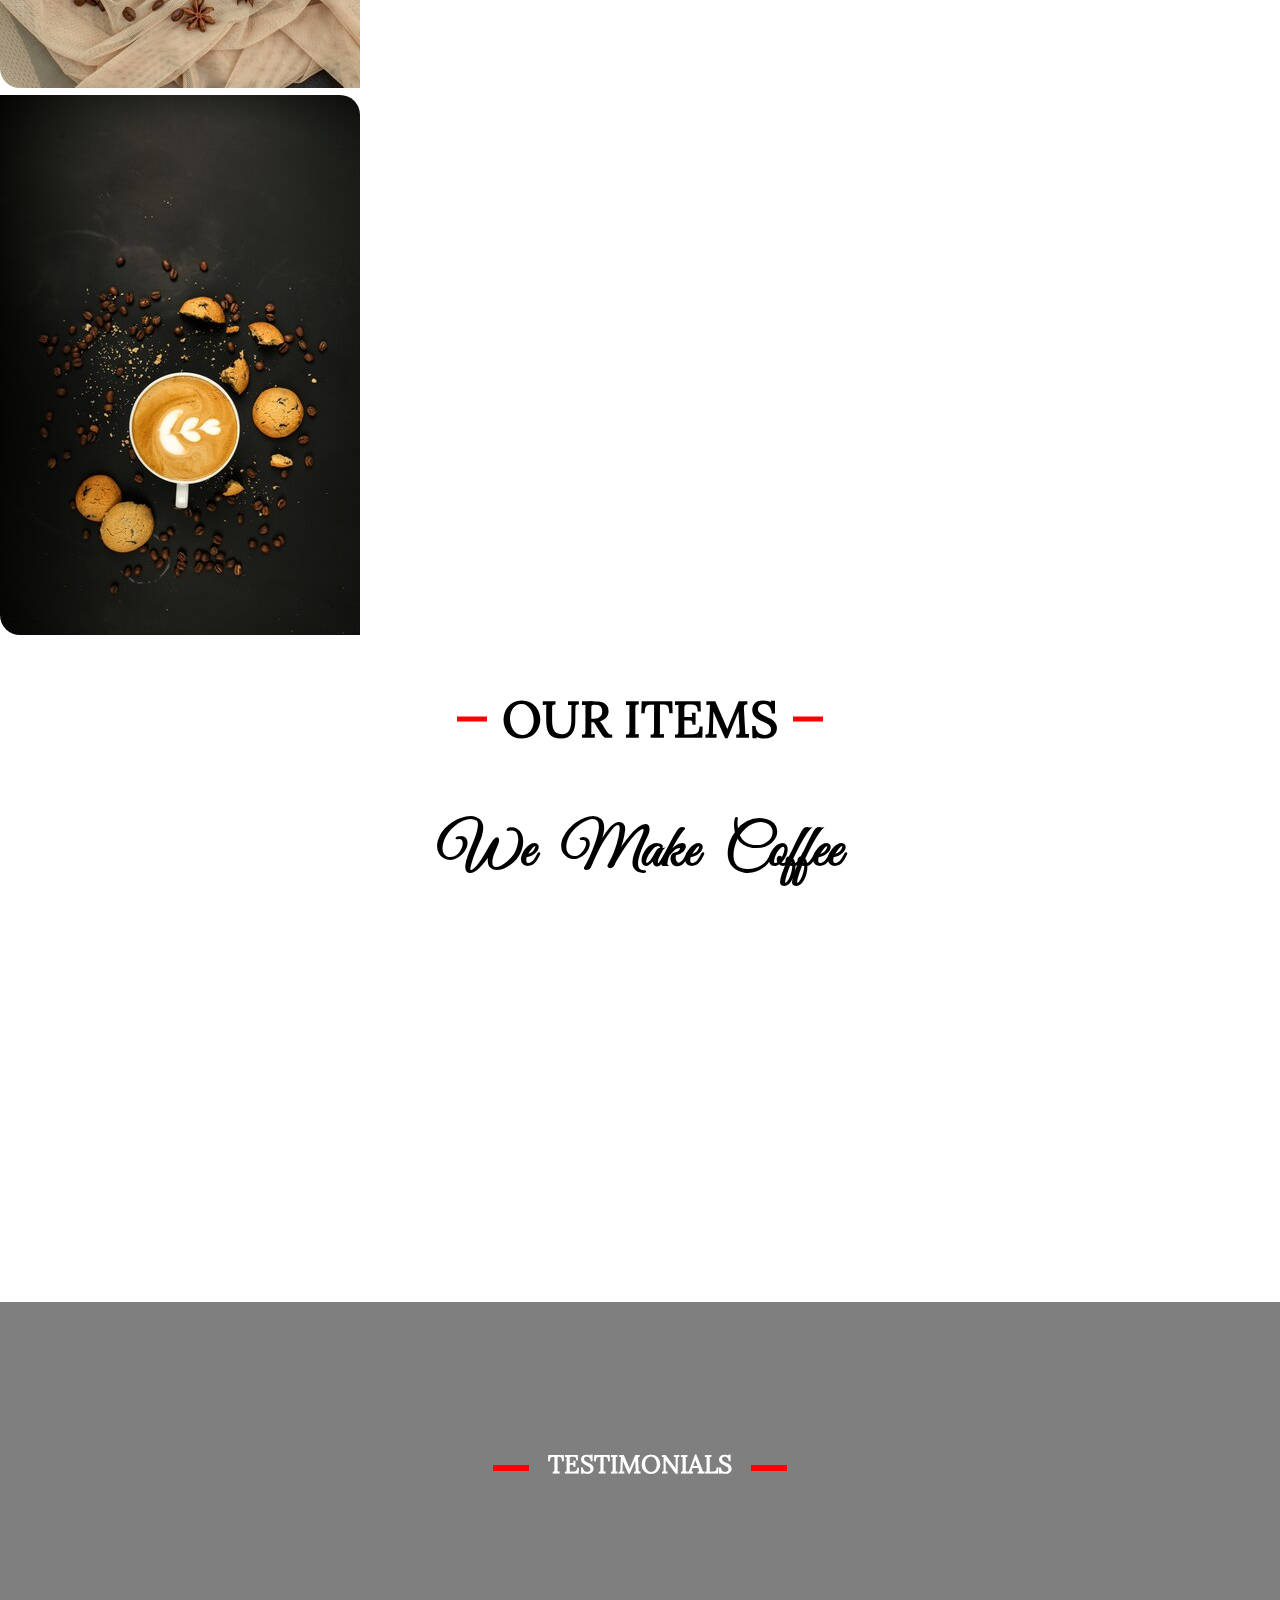
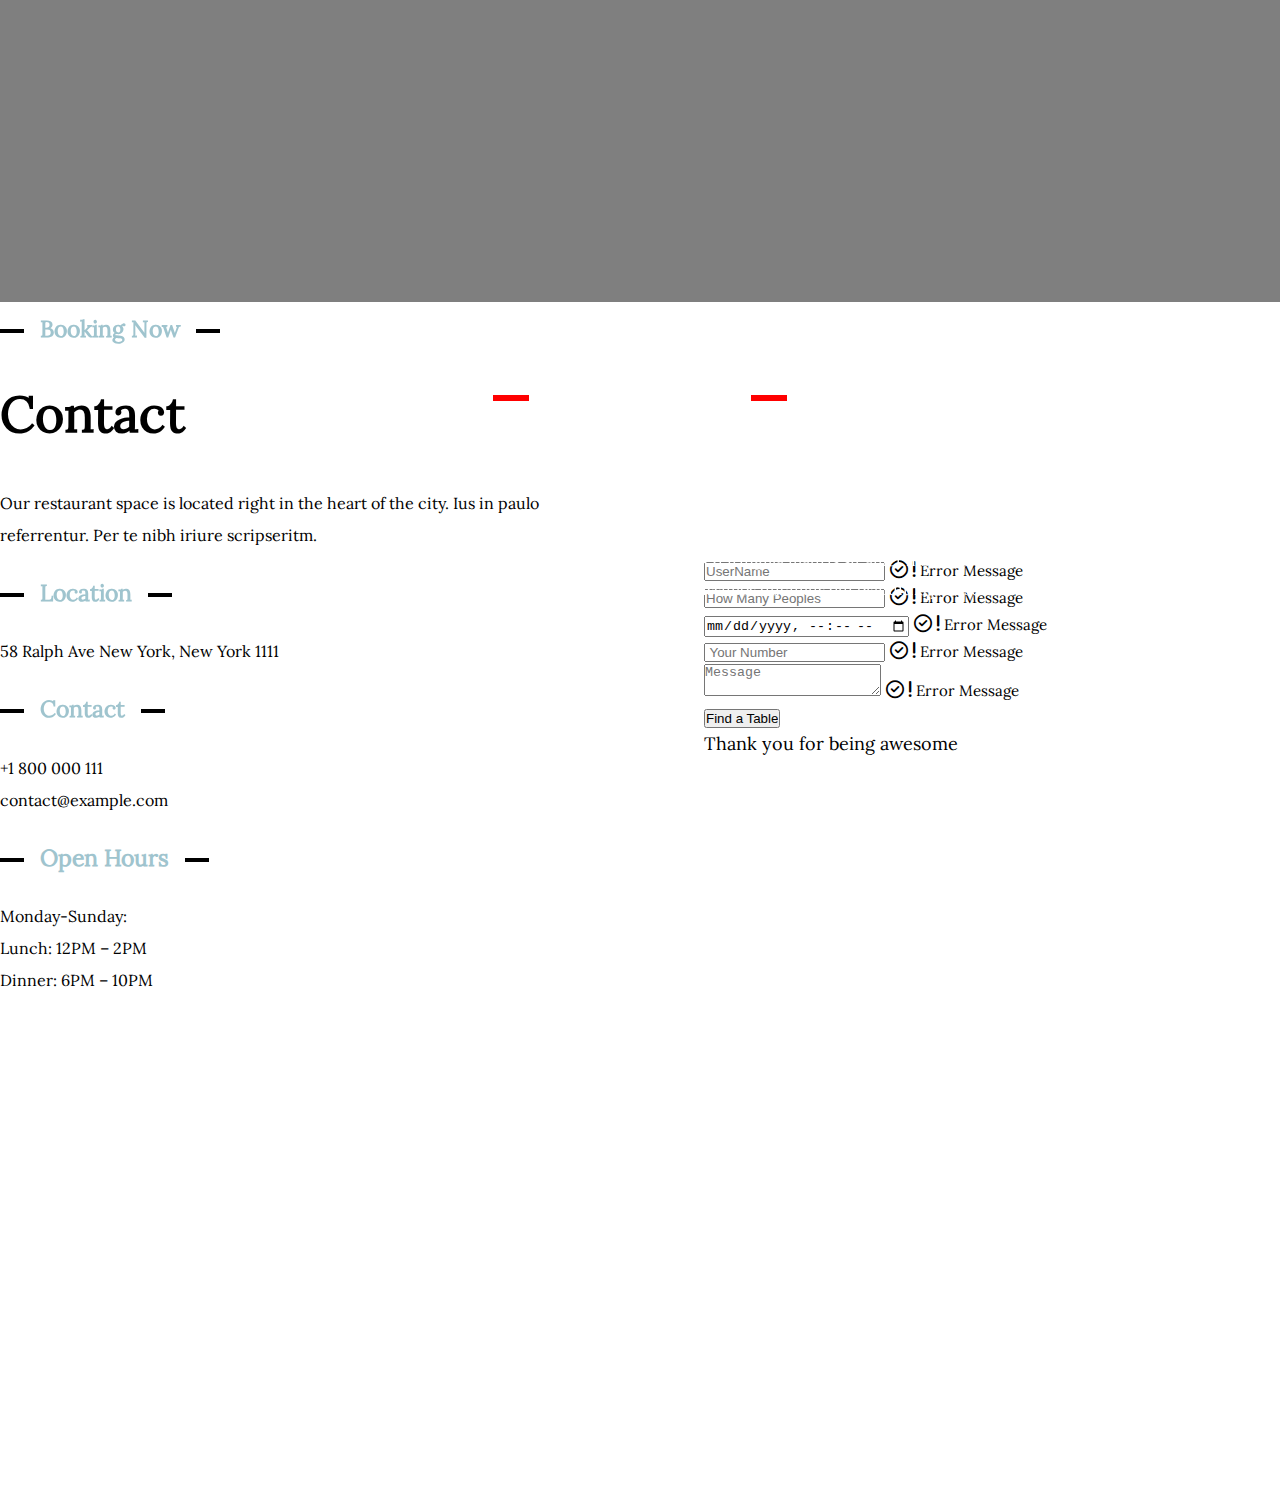
==== commit ade019e6: "update" ====
--- a/index.html
+++ b/index.html
@@ -7,6 +7,11 @@
 <!--<link href="https://fonts.googleapis.com/css2?family=Great+Vibes&family=Lora:ital@1&display=swap" rel="stylesheet"> -->
 
     <link rel="stylesheet" href="css/style.css">
+
+    <!-- AOS Animation link -->
+    <link rel="stylesheet" href="https://unpkg.com/aos@next/dist/aos.css" />
+
+    <link rel="icon" href="images/logo-icon.png" type="images/x-icon" />
     <!-- <link rel="stylesheet" href="https://cdnjs.cloudflare.com/ajax/libs/font-awesome/6.4.2/css/all.min.css" integrity="sha512-z3gLpd7yknf1YoNbCzqRKc4qyor8gaKU1qmn+CShxbuBusANI9QpRohGBreCFkKxLhei6S9CQXFEbbKuqLg0DA==" crossorigin="anonymous" referrerpolicy="no-referrer" /> -->
     <link rel="stylesheet" href="font_awesome/css/all.css">
     <!--  Slick css  -->
@@ -17,44 +22,57 @@
 <body>
     
 <!--Header section start-->
-<header class="header-sec">
+<header id="header-sec">
     
     <div class="container">
-        <div class="header-outer">
+
+
+        <nav class="nav-bar">
             <div class="logo">
-               <a href=""><img src="images/cafe-logo1.png" alt="cafe"> Dya Cafe</a> 
-             
-
-            </div>
-            <nav class="nav-bar">
-               <ul class="menu">
-                <li><a href="#">Home</a></li>
-                <li><a href="#">Menu</a></li>
-                <li><a href="#">Reservation</a></li>
-                <li><a href="#">Portfolio</a></li>
-                <li><a href="#">Contact</a></li>
+              <a href="#"
+                ><img src="images/cafe-logo1.png" alt="cafe" /> Dya Cafe</a
+              >
+            </div>
+            <ul class="nav-menu">
+              <li class="nav-item active"><a href="#header-sec">Home</a></li>
+              <li class="nav-item"><a href="#dining-outer" class="scroll">About </a></li>
+              <li class="nav-item"><a href="#fine-dine" class="scroll">Menu</a></li>
+              <li class="nav-item"><a href="#tesimonial-outer" class="scroll"> Testimonials</a></li>
+              <li class="nav-item"><a href="#foot-backgroud" class="scroll">Contact</a></li>
+            </ul>
+  
+            <div class="icons">
+              <ul class="icone-menu">
+                <li>
+                  <a href="https://github.com/HariDya" target="_blank">
+                    <i class="fa-brands fa-github"></i>
+                
+                </a>
+                </li>
+                <li>
+                  <a href="https://www.linkedin.com/in/hariharan-s26/" target="_blank">
+                    <i class="fa-brands fa-linkedin"></i></a>
+                </li>
+                <li>
+                  <a href="#" target="_blank"><i class="fab fa-youtube"></i></a>
+                </li>
+                <li>
+                  <a href="#" target="_blank"><i class="fab fa-instagram"></i></a>
+                </li>
+              </ul>
+            </div>
+  
+            <div class="hambuger">
+              <span class="bar"></span>
+              <span class="bar"></span>
+              <span class="bar"></span>
+            </div>
+          </nav>
+
+
+
+           
          
-               </ul>
-
-
-            </nav>
-            <div class="icons">
-                <ul class="icone-menu">
-                    <li><a href="#" target="_blank"><i class="fab fa-facebook-f"></i></a></li>
-                    <li><a href="#" target="_blank"><i class="fab fa-twitter"></i></a></li>
-                    <li><a href="#" target="_blank"><i class="fab fa-youtube"></i></a></li>
-                    <li><a href="#" target="_blank"><i class="fab fa-instagram"></i></a></li>
-                </ul>
-
-
-            </div>
-            <div class="btn">
-                <a href="#">Book A Table</a>
-
-            </div>
-
-        </div>
-
     </div>
 
 
@@ -75,7 +93,7 @@
                     Mea at novum platonem, sit ei dicta soluta suscipit. At sea viris accusamus, 
                     eum inani offendit appareat ad, est tota impetus minimum. Pro id vocent recteque intellegat. </p>
                 <div class="btn">
-                    <a href="#">Book A Table</a>
+                    <a href="#hotel-form">Book A Table</a>
     
                 </div>
             </div>
@@ -94,7 +112,7 @@
                     eum inani offendit appareat ad, est tota impetus minimum. Pro id vocent recteque intellegat.
                 </p>
                 <div class="btn">
-                    <a href="#">Book A Table</a>
+                    <a href="#hotel-form">Book A Table</a>
     
                 </div>
             </div>
@@ -109,7 +127,7 @@
                     Mea at novum platonem, sit ei dicta soluta suscipit. At sea viris accusamus, 
                     eum inani offendit appareat ad, est tota impetus minimum. Pro id vocent recteque intellegat. </p>
                 <div class="btn">
-                    <a href="#">Book A Table</a>
+                    <a href="#hotel-form">Book A Table</a>
     
                 </div>
             </div>
@@ -133,10 +151,10 @@
 <!--Slider Section End-->
 
 <!--start Dinning Section--> 
-<section class="dining-outer">
+<section id="dining-outer" class="scrollbtn">
     <div class="container">
         <div class="dining-inner">
-            <div class="dining-imgtag">
+            <div class="dining-imgtag" >
                 <img src="images/wel2.jpg" alt="din">
 
             </div>
@@ -148,7 +166,7 @@
                      Nam libero tempore.</p>
 
                      <div class="btn">
-                        <a href="#">Book A Table</a>
+                        <a href="#">Order Now</a>
         
                     </div>
 
@@ -175,7 +193,7 @@
 
 
 <!-- Start finie dining -->
-<div class="fine-dine">
+<div id="fine-dine" class="scrollbtn">
     <div class="container">
         <div class="icon-headinfom">
             <h2> OUR ITEMS </h2>
@@ -185,25 +203,25 @@
         </div>
         <div class="outer-icon">
             
-            <div class="icon-dine">
+            <div class="icon-dine"  data-aos="flip-left">
                 <img src="images/icon-5.png" alt="">
                 <h4>Menu Offers</h4>
                 <p>Lorem ipsum dolor sit amet,
                     consectetur adipiscing elit. Ut elit tellus, luctus nec ullamcorper mattis.</p>
             </div>
-            <div class="icon-dine">
+            <div class="icon-dine"  data-aos="flip-left">
                 <img src="images/icon-2.png" alt="">
                 <h4>Fine Dinning</h4>
                 <p>Lorem ipsum dolor sit amet,
                     consectetur adipiscing elit. Ut elit tellus, luctus nec ullamcorper mattis.</p>
             </div>
-            <div class="icon-dine">
+            <div class="icon-dine" data-aos="flip-left">
                 <img src="images/icon-3.png" alt="">
                 <h4>Fresh Ingredients</h4>
                 <p>Lorem ipsum dolor sit amet,
                     consectetur adipiscing elit. Ut elit tellus, luctus nec ullamcorper mattis.</p>
             </div>
-            <div class="icon-dine">
+            <div class="icon-dine"  data-aos="flip-left">
                 <img src="images/icon-1.png" alt="">
                 <h4>Fresh Ingredients</h4>
                 <p>Lorem ipsum dolor sit amet,
@@ -217,52 +235,13 @@
 
 <!-- End finie dining -->
 
-<!--Cofee section start-->
-<!-- <div class="cofee-outer">
-     <div class="container">
-        <div class="cofe-background">
-            <div class="cofee-info">
-            
-                    <h4>FREE SHIPPING ON ORDERS OF $35+</h4>
-                    <h1>Quality coffee delivered to your door</h1>
-                    <p>Try a bright spectrum of aromas, essences and acidities cultivated into
-                       existence by the committed expertise of our producing partners around the world.</p>
-                       <div class="btn">
-                        <a href="#">Order Now</a>
-                    </div>
-                </div>
-                <div class="coffee-img">
-                    <img src="images/cup1.jpg   
-                    " alt="kk">
-                </div>
-        </div>
-           
-
-        </div>
-        
-
-
-
-
-   
-
-
-
-
-</div>
- -->
-
-                                                                                                                                                                                                                            
-<!--Cofee section End-->
-
-
 
 
 
 
 
 <!-- Testimonials statring -->
-<div class="tesimonial-outer">
+<div id="tesimonial-outer" class="scrollbtn">
     <div class="testimonials">
         
         
@@ -296,12 +275,12 @@
 
 <!--Form-->
 
-    <div class="hotel-form">
+    <div id="hotel-form" class="scrollbtn">
         <div class="container">
             <div class="booking-form">
                 <div class="booking-info">
-                    <h4>Contact</h4>
-                    <h1>Booking Now</h1>
+                    <h4>Booking Now</h4>
+                    <h1>Contact</h1>
                     <p>Our restaurant space is located right in the heart of the city. 
                         Ius in paulo referrentur. Per te nibh iriure scripseritm.</p>
                      <h4>Location</h4>   
@@ -318,33 +297,65 @@
 
 
                 </div>
-                <form action="">
-                    <div class="form1">
-                      <p class="form-nifo">
-                        <input type="text" name="name" id="name" placeholder="Name " class="fo-info">
-                      </p>
-                      <p class="form-nifo">
-                       <input type="number" name="number" id="number" placeholder="How Many People " class="fo-info">
-                      </p>
-                      <p class="form-nifo">
-                        <input type="datetime-local" name="" id="" value="2023-11-26T20:00" placeholder="datetime-local" class="fo-info" >
-                       </p>
-                       <p class="form-nifo">
-                        <input type="tel" name="number" id="number" placeholder="Your Phone Number " class="fo-info">
-                       </p>
-                       <p class="form-nifo">
-                        <textarea id="message" name="message" col="20" row="5" placeholder="Message"  class="fo-info"></textarea>
-                       </p>
-                       <div class="btn">
-                        <a href="#">Find A Table</a>
-                    </div>
-                    
-                    </div>
+
+                <form action="" class="form" id="form">
+                  <div class="form-control">
+                    <label> </label>
+                    <input type="text" placeholder="UserName" id="username" />
+                    <i class="fa-regular fa-circle-check"></i>
+                    <i class="fa-solid fa-exclamation"></i>
+                    <small>Error Message</small>
+                  </div>
+          
+                  <div class="form-control">
+                    <label> </label>
+                    <input type="number" placeholder="How Many Peoples" id="number" />
+                    <i class="fa-regular fa-circle-check"></i>
+                    <i class="fa-solid fa-exclamation"></i>
+                    <small>Error Message</small>
+                  </div>
+          
+                  <div class="form-control">
+                    <label> </label>
+                    <input
+                      type="datetime-local"
+                      name="date"
+                      id="date"
+                      value=""
+                      placeholder="datetime-local"
+                    />
+                    <i class="fa-regular fa-circle-check"></i>
+                    <i class="fa-solid fa-exclamation"></i>
+                    <small>Error Message</small>
+                  </div>
+          
+                  <div class="form-control">
+                    <label> </label>
+                    <input type=" tel" placeholder=" Your Number " id="tel" />
+                    <i class="fa-regular fa-circle-check"></i>
+                    <i class="fa-solid fa-exclamation"></i>
+                    <small>Error Message</small>
+                  </div>
+          
+                  <div class="form-control">
+                    <label> </label>
+                    <textarea
+                      id="text"
+                      name="text"
+                      col="20"
+                      row="5"
+                      placeholder="Message"
+                    ></textarea>
+                    <i class="fa-regular fa-circle-check"></i>
+                    <i class="fa-solid fa-exclamation"></i>
+                    <small>Error Message</small>
+                  </div>
+          
+                  <input type="submit" value="Find a Table" class="submit">
+                  <div class="hidden" id="thankYou">Thank you for being awesome </div>
                 </form>
 
 
-
-
             </div>
 
 
@@ -361,9 +372,9 @@
 
 
 
-<footer class="foot-backgroud">
+<footer id="foot-backgroud" class="scrollbtn">
     <div class="container">
-        <div class="footer-infoouter">
+        <div class="footer-infoouter" data-aos="fade-up">
             <div class="footer-logo">
                 <a href=""><img src="images/cafe-logo1.png" alt="cafe"> Dya Cafe</a> 
                 <p>For a truly memorable dining experience reserve in advance a table as soon as you can. 
@@ -403,17 +414,28 @@
 
         <div class="copy-right">
             <div class="copy-info">
-              <span>2023 © Caverta.</span> <a href="#"> Designed by MatchThemes.com </a> 
+              <span>2023 © Caverta.</span> <a href="#"> Designed by HariDya </a> 
             </div>
             <div class="icons">
                 <ul class="icone-menu">
-                    <li><a href="#" target="_blank"><i class="fab fa-facebook-f"></i></a></li>
-                    <li><a href="#" target="_blank"><i class="fab fa-twitter"></i></a></li>
-                    <li><a href="#" target="_blank"><i class="fab fa-youtube"></i></a></li>
-                    <li><a href="#" target="_blank"><i class="fab fa-instagram"></i></a></li>
+                  <li>
+                    <a href="https://github.com/HariDya" target="_blank">
+                      <i class="fa-brands fa-github"></i>
+                  
+                  </a>
+                  </li>
+                  <li>
+                    <a href="https://www.linkedin.com/in/hariharan-s26/" target="_blank">
+                      <i class="fa-brands fa-linkedin"></i></a>
+                  </li>
+                  <li>
+                    <a href="#" target="_blank"><i class="fab fa-youtube"></i></a>
+                  </li>
+                  <li>
+                    <a href="#" target="_blank"><i class="fab fa-instagram"></i></a>
+                  </li>
                 </ul>
-
-        </div>
+              </div>
 
 
     </div>
@@ -422,26 +444,29 @@
 
 
  <!-- jQuery -->
- <script src="https://cdnjs.cloudflare.com/ajax/libs/jquery/3.2.1/jquery.min.js"></script>
+ <script type="text/javascript" src="https://cdnjs.cloudflare.com/ajax/libs/jquery/3.7.1/jquery.min.js"></script>
  <!-- Slick -->
  
 
-<script src="https://cdnjs.cloudflare.com/ajax/libs/slick-carousel/1.8.1/slick.min.js"></script><script type="text/javascript" src="https://cdnjs.cloudflare.com/ajax/libs/slick-carousel/1.8.1/slick.min.js">
-
+<script  type="text/javascript"  src="https://cdnjs.cloudflare.com/ajax/libs/slick-carousel/1.8.1/slick.min.js"></script>
+<!-- Slick -->
+
+<script  src="js/main.js"></script>
+<script  src="js/slicks.js"></script> 
+
+ <!-- AOS Animation link -->
+<script src="https://unpkg.com/aos@next/dist/aos.js"></script>
+<script>
+  AOS.init({
+     duration:2000,
+
+
+
+  });
+
+
+  
 </script>
-<script type="text/javascript" src="js/slicks.js"></script>
-<!-- <script>
-    $('.basic-slider').slick({
-        dots: true,
-        fade: true,
-      cssEase: 'ease-in-out',
-      arrows: true,
-    infinite: true,
-    speed: 300,
-    slidesToShow: 1,
-   
-    });
-    
-  </script> -->
+
 </body>
 </html>--- a/css/style.css
+++ b/css/style.css
@@ -7,7 +7,7 @@
 @font-face{
 	font-family: 'Lora';
 	src: url("fonts/Lora-Regular.woff") format("woff");
-	
+	Lora-VariableFont_wght
 }
  */
 
@@ -19,6 +19,11 @@
 @font-face{
 	font-family: 'Lora';
 	src: url("fonts/Lora-Regular.woff") format("woff");
+	
+}
+@font-face{
+	font-family: 'Lora';
+	src: url("fonts/Lora-VariableFont_wght.ttf") format("truetype");
 	
 }
 
@@ -49,7 +54,7 @@
 .logo a {
     text-decoration: none;
     font-family: 'Great Vibes';
-    font-size: 60px;
+    font-size: 50px;
     color: #ffff;
     font-weight: 600;
 }
@@ -204,8 +209,9 @@
 }
 .text p {
     padding: 20px 0px;
-    font-size: 18px;
-    font-weight:400;
+    font-size: 16px;
+    font-weight: 400;
+    line-height: 2.0;
 }
 .text .btn {
     margin-top: 25px;
@@ -429,6 +435,7 @@
 }
 .icon-dine p {
     line-height:1.9;
+    font-size: 16px;
 }
 
 
@@ -531,11 +538,11 @@
 }
 .fo-info {
     width: 100%;
-    padding: 35px 10px;
+    padding: 28px 10px;
     border: none;
     background: #f2f2f2;
     margin-bottom: 8px;
-    font-size: 20px;
+    font-size: 16px;
 }
 .booking-info h4 {
     color: #9fc4ce;
@@ -563,11 +570,11 @@
 }
 .booking-info h1 {
     /* font-family: 'Great Vibes'; */
-    font-size: 60px;
+    font-size: 50px;
     padding: 20px 0px;
 }
 .booking-info p {
-    font-size: 20px;
+    font-size: 16px;
     padding: 15px 0px;
     line-height: 2;
 }
@@ -648,12 +655,12 @@
 }
 .footer-logo p {
     line-height: 2.0;
-    font-size: 20px;
+    font-size: 16px;
 }
 .footer-inform p {
     padding: 10px 0px;
     line-height: 2.2;
-    font-size: 20px;
+    font-size: 16px;
 }
 .footer-inform h4 {
     font-size: 25px;
@@ -666,7 +673,7 @@
 ul.footer-order li a {
     text-decoration: none;
     color: #fff;
-    font-size: 20px;
+    font-size: 16px;
 }
 
 
@@ -685,5 +692,6 @@
     text-decoration: none;
     color: #fff;
     font-weight: 600;
+    font-size: 16px;
 }
 /* Footer section End */